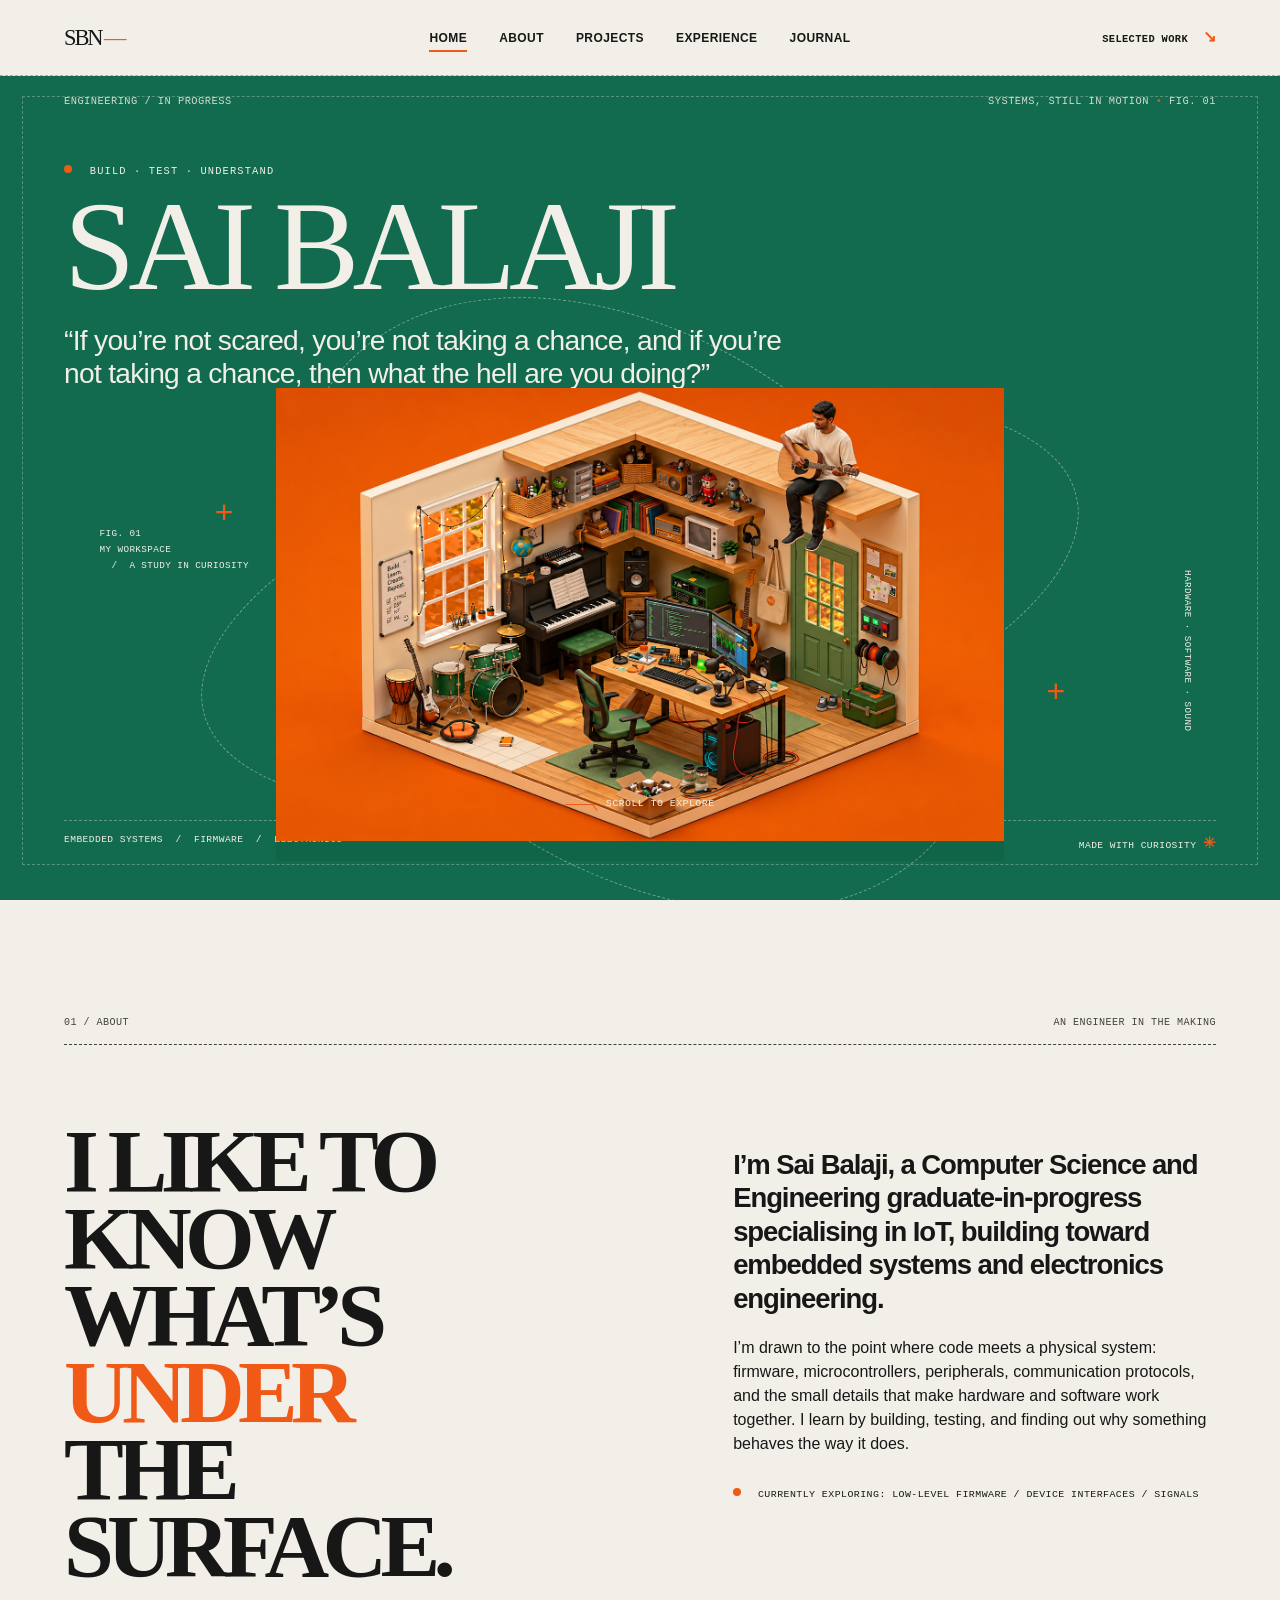
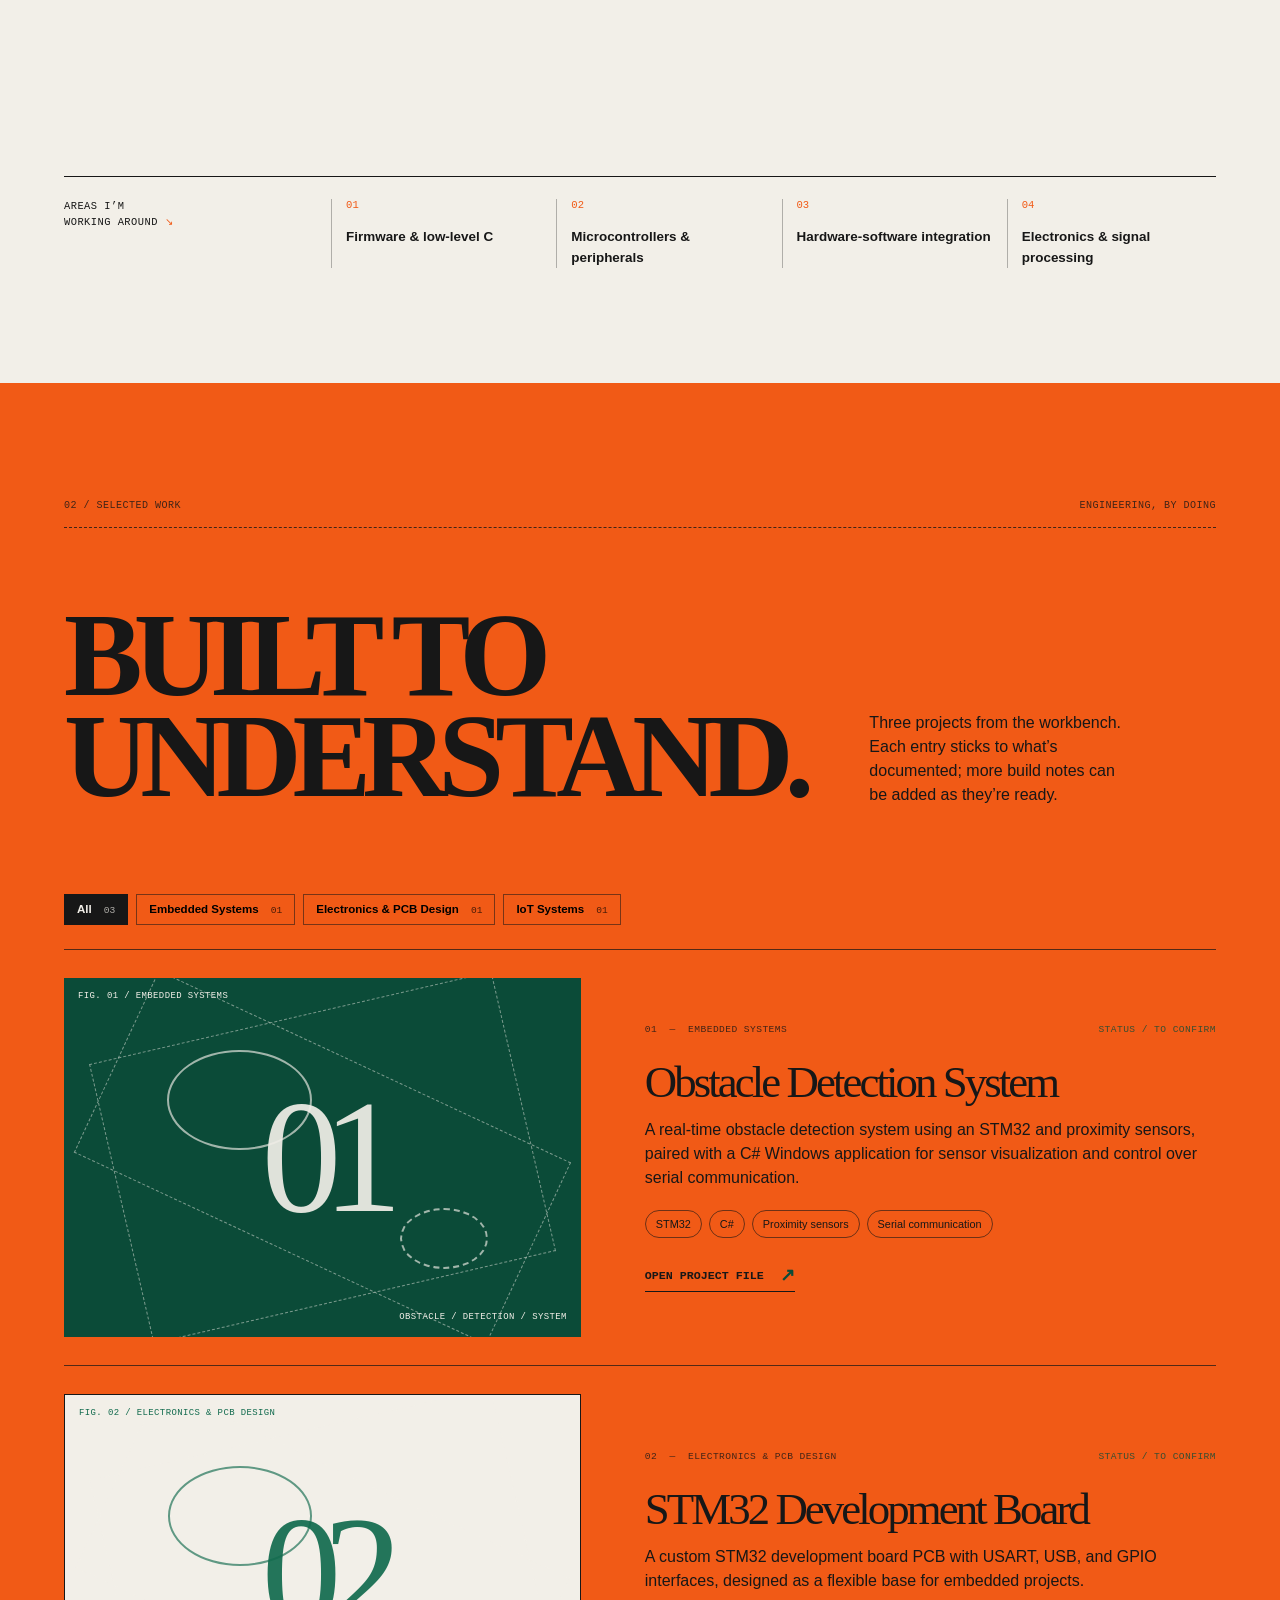
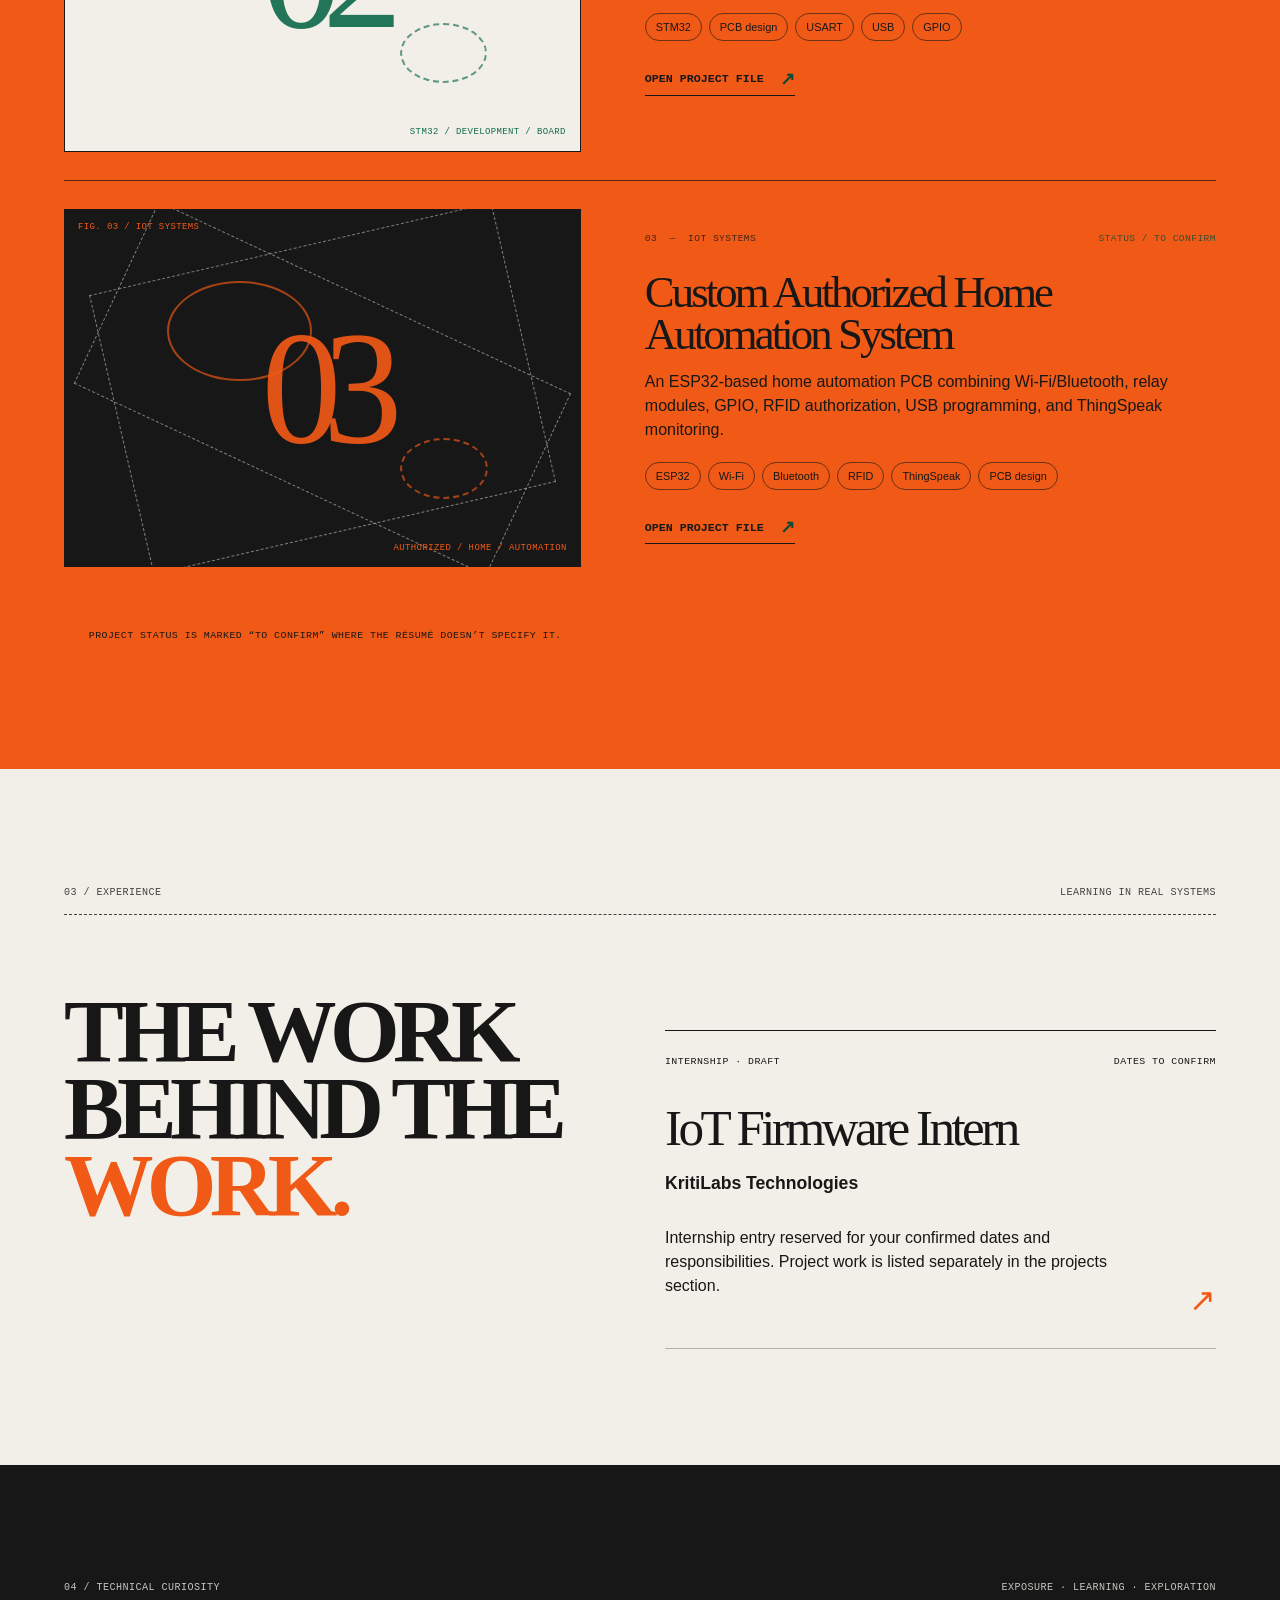
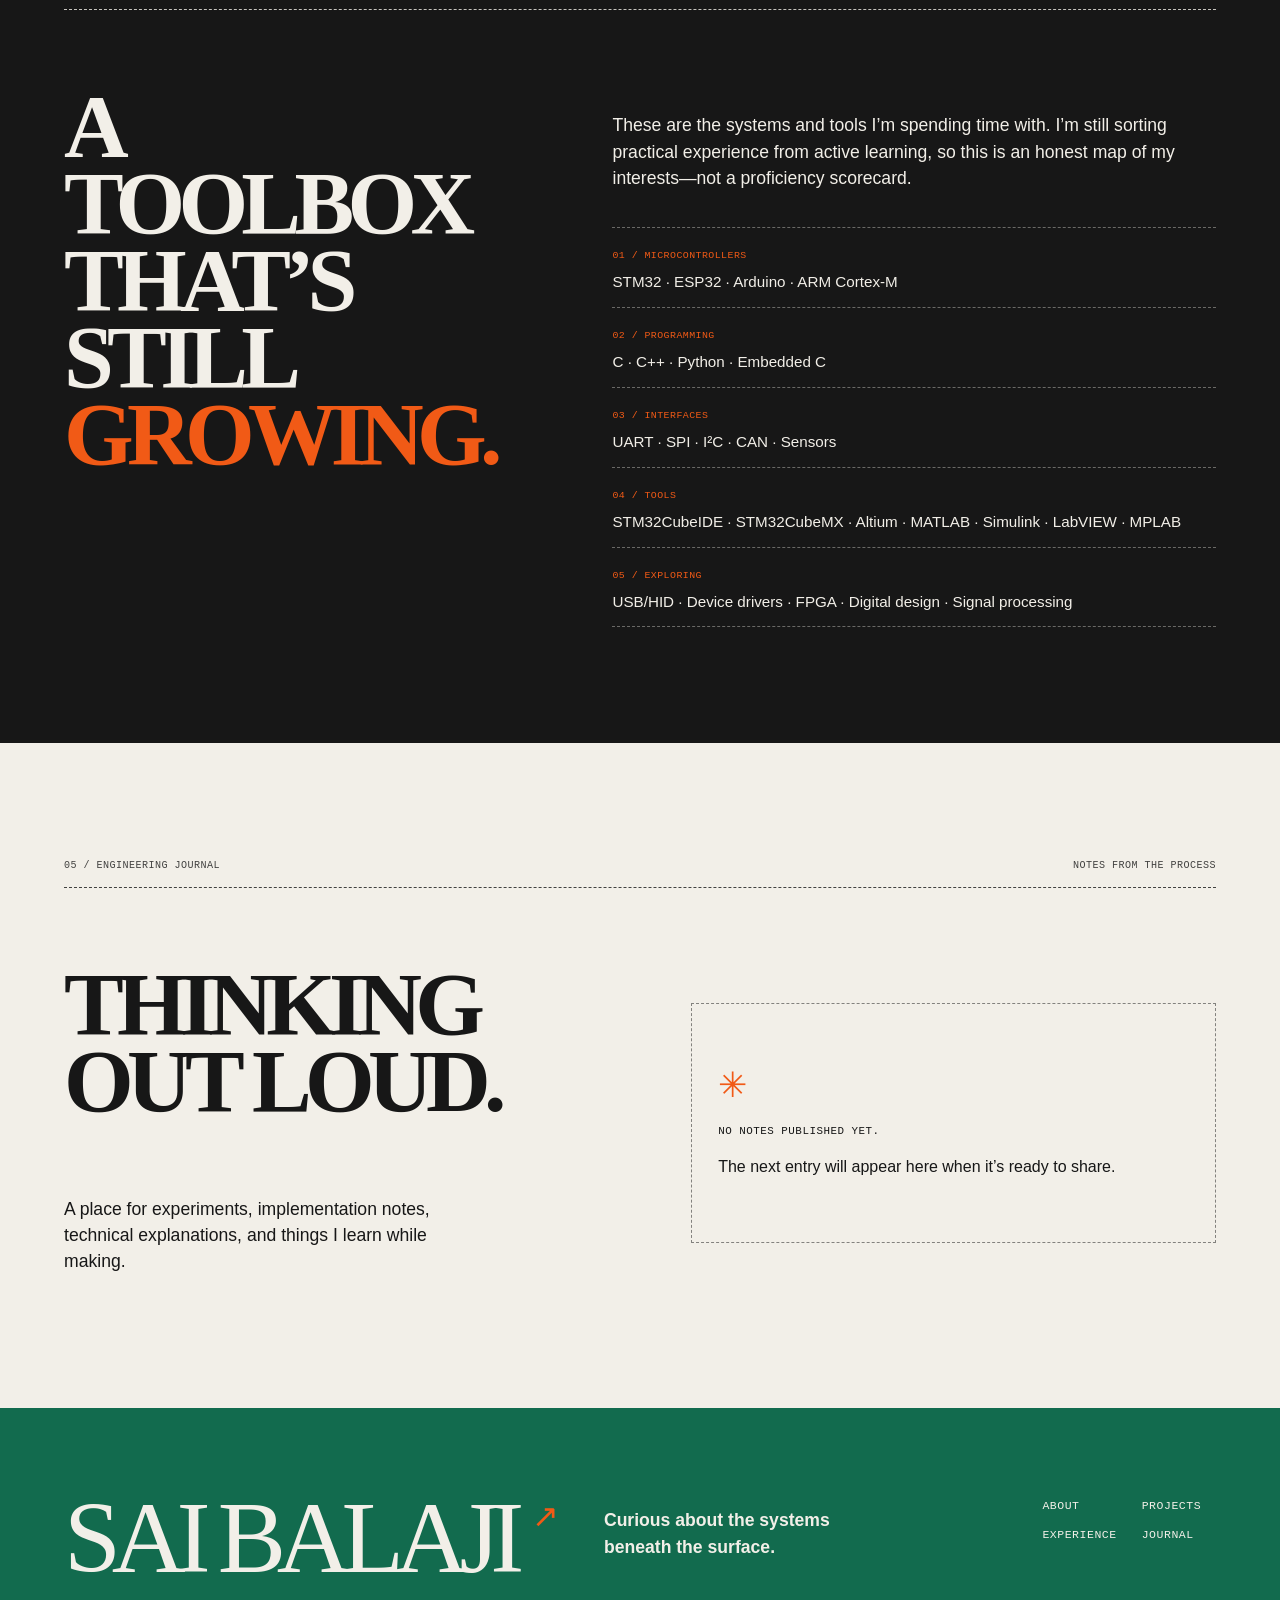
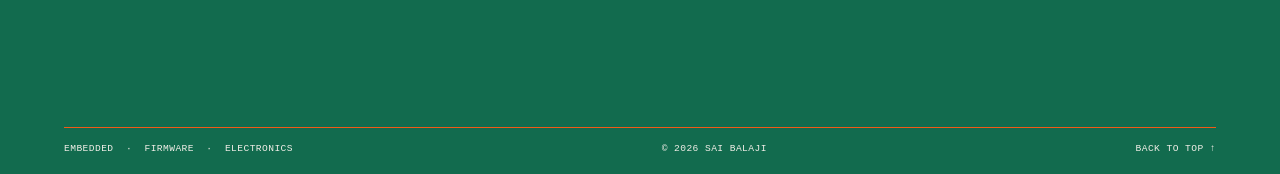
==== public/index.html @ e5a2d2e7 "Harden portfolio and add private editor" ====
<!doctype html>
<html lang="en">
  <head>
    <meta charset="utf-8" />
    <meta name="viewport" content="width=device-width, initial-scale=1" />
    <meta name="theme-color" content="#126b4e" />
    <meta name="description" content="Sai Balaji Nagarajan — embedded systems, firmware, electronics, and engineering experiments." />
    <meta property="og:title" content="Sai Balaji Nagarajan — Embedded Systems & Firmware" />
    <meta property="og:description" content="An engineer learning by building across firmware, electronics, and hardware-software systems." />
    <meta property="og:image" content="assets/workspace.png" />
    <title>Sai Balaji Nagarajan — Embedded Systems & Firmware</title>
    <link rel="icon" href="assets/favicon.svg" type="image/svg+xml" />
    <link rel="stylesheet" href="styles.css" />
    <script type="module" src="js/main.js"></script>
  </head>
  <body>
    <a class="skip-link" href="#main">Skip to content</a>
    <header class="site-header">
      <a class="wordmark" href="#home" aria-label="Sai Balaji Nagarajan, home">SBN<span>—</span></a>
      <button class="menu-toggle" type="button" aria-expanded="false" aria-controls="site-nav" aria-label="Open navigation"><span></span><span></span></button>
      <nav class="site-nav" id="site-nav" aria-label="Main navigation">
        <a href="#home" data-nav>HOME</a>
        <a href="#about" data-nav>ABOUT</a>
        <a href="#projects" data-nav>PROJECTS</a>
        <a href="#experience" data-nav>EXPERIENCE</a>
        <a href="#journal" data-nav>JOURNAL</a>
      </nav>
      <a class="header-note" href="#projects">SELECTED WORK <span>↘</span></a>
    </header>

    <main id="main">
      <section class="hero section-green" id="home" aria-labelledby="hero-title">
        <div class="hero-meta mono"><span>ENGINEERING / IN PROGRESS</span><span>SYSTEMS, STILL IN MOTION <i aria-hidden="true">•</i> FIG. 01</span></div>
        <div class="hero-title-wrap">
          <p class="eyebrow mono"><span class="orange-dot"></span> BUILD · TEST · UNDERSTAND</p>
          <h1 id="hero-title">SAI BALAJI</h1>
          <p class="hero-quote">“If you’re not scared, you’re not taking a chance, and if you’re not taking a chance, then what the hell are you doing?”</p>
        </div>
        <div class="hero-art">
          <div class="art-crosshair crosshair-left" aria-hidden="true">+</div>
          <div class="art-crosshair crosshair-right" aria-hidden="true">+</div>
          <div class="art-index mono">FIG. 01<br />MY WORKSPACE<br />&nbsp; / &nbsp;A STUDY IN CURIOSITY</div>
          <div class="workspace-frame"><img src="assets/workspace.png" alt="Illustrated cutaway of a creative engineering workspace with computers, electronics, books, guitars, and a seated guitarist" fetchpriority="high" /></div>
          <span class="orbit orbit-one" aria-hidden="true"></span><span class="orbit orbit-two" aria-hidden="true"></span>
          <p class="art-caption mono">HARDWARE · SOFTWARE · SOUND</p>
          <a class="scroll-cue mono" href="#about"><span class="scroll-line" aria-hidden="true"></span> SCROLL TO EXPLORE</a>
        </div>
        <div class="hero-bottom mono"><span>EMBEDDED SYSTEMS&nbsp; / &nbsp;FIRMWARE&nbsp; / &nbsp;ELECTRONICS</span><span>MADE WITH CURIOSITY <b>✳</b></span></div>
      </section>

      <section class="about section-paper" id="about" aria-labelledby="about-title">
        <div class="section-kicker mono"><span>01 / ABOUT</span><span>AN ENGINEER IN THE MAKING</span></div>
        <div class="about-grid">
          <h2 id="about-title" class="display-heading">I LIKE TO KNOW<br />WHAT’S <em>UNDER</em><br />THE SURFACE.</h2>
          <div class="about-copy">
            <p class="lead">I’m Sai Balaji, a Computer Science and Engineering graduate-in-progress specialising in IoT, building toward embedded systems and electronics engineering.</p>
            <p>I’m drawn to the point where code meets a physical system: firmware, microcontrollers, peripherals, communication protocols, and the small details that make hardware and software work together. I learn by building, testing, and finding out why something behaves the way it does.</p>
            <p class="mono about-note"><span class="orange-dot"></span> CURRENTLY EXPLORING: LOW-LEVEL FIRMWARE / DEVICE INTERFACES / SIGNALS</p>
          </div>
        </div>
        <div class="interest-strip">
          <div class="interest-intro mono">AREAS I’M<br />WORKING AROUND <span>↘</span></div>
          <div class="interest-item"><span>01</span>Firmware &amp; low-level C</div>
          <div class="interest-item"><span>02</span>Microcontrollers &amp; peripherals</div>
          <div class="interest-item"><span>03</span>Hardware-software integration</div>
          <div class="interest-item"><span>04</span>Electronics &amp; signal processing</div>
        </div>
      </section>

      <section class="projects section-orange" id="projects" aria-labelledby="projects-title">
        <div class="section-kicker mono"><span>02 / SELECTED WORK</span><span>ENGINEERING, BY DOING</span></div>
        <div class="projects-heading-row"><h2 id="projects-title" class="display-heading">BUILT TO<br /><span>UNDERSTAND.</span></h2><p>Three projects from the workbench. Each entry sticks to what’s documented; more build notes can be added as they’re ready.</p></div>
        <div class="filter-row" role="group" aria-label="Filter projects by category" id="project-filters"></div>
        <div class="project-list" id="project-list" aria-live="polite"></div>
        <p class="status-note mono"><span class="orange-dot"></span> PROJECT STATUS IS MARKED “TO CONFIRM” WHERE THE RÉSUMÉ DOESN’T SPECIFY IT.</p>
      </section>

      <section class="experience section-paper" id="experience" aria-labelledby="experience-title">
        <div class="section-kicker mono"><span>03 / EXPERIENCE</span><span>LEARNING IN REAL SYSTEMS</span></div>
        <div class="experience-grid">
          <h2 id="experience-title" class="display-heading">THE WORK<br />BEHIND THE<br /><em>WORK.</em></h2>
          <article class="experience-entry">
            <div class="experience-top mono"><span>INTERNSHIP · DRAFT</span><span>DATES TO CONFIRM</span></div>
            <h3>IoT Firmware Intern</h3>
            <p class="company">KritiLabs Technologies</p>
            <p>Internship entry reserved for your confirmed dates and responsibilities. Project work is listed separately in the projects section.</p>
            <span class="entry-mark" aria-hidden="true">↗</span>
          </article>
        </div>
      </section>

      <section class="skills section-dark" aria-labelledby="skills-title">
        <div class="section-kicker mono"><span>04 / TECHNICAL CURIOSITY</span><span>EXPOSURE · LEARNING · EXPLORATION</span></div>
        <div class="skills-grid">
          <h2 id="skills-title" class="display-heading">A TOOLBOX<br />THAT’S STILL<br /><em>GROWING.</em></h2>
          <div class="skills-content">
            <p class="skills-intro">These are the systems and tools I’m spending time with. I’m still sorting practical experience from active learning, so this is an honest map of my interests—not a proficiency scorecard.</p>
            <div class="skill-lines">
              <div><span class="mono">01 / MICROCONTROLLERS</span><p>STM32 · ESP32 · Arduino · ARM Cortex-M</p></div>
              <div><span class="mono">02 / PROGRAMMING</span><p>C · C++ · Python · Embedded C</p></div>
              <div><span class="mono">03 / INTERFACES</span><p>UART · SPI · I²C · CAN · Sensors</p></div>
              <div><span class="mono">04 / TOOLS</span><p>STM32CubeIDE · STM32CubeMX · Altium · MATLAB · Simulink · LabVIEW · MPLAB</p></div>
              <div><span class="mono">05 / EXPLORING</span><p>USB/HID · Device drivers · FPGA · Digital design · Signal processing</p></div>
            </div>
          </div>
        </div>
      </section>

      <section class="journal section-paper" id="journal" aria-labelledby="journal-title">
        <div class="section-kicker mono"><span>05 / ENGINEERING JOURNAL</span><span>NOTES FROM THE PROCESS</span></div>
        <div class="journal-grid">
          <div><h2 id="journal-title" class="display-heading">THINKING<br />OUT LOUD.</h2><p class="journal-intro">A place for experiments, implementation notes, technical explanations, and things I learn while making.</p></div>
          <div class="journal-empty"><span class="journal-symbol" aria-hidden="true">✳</span><p class="mono">NO NOTES PUBLISHED YET.</p><p>The next entry will appear here when it’s ready to share.</p></div>
        </div>
      </section>
    </main>

    <footer class="site-footer section-green">
      <div class="footer-top"><a class="footer-name" href="#home">SAI BALAJI<span>↗</span></a><p class="footer-statement">Curious about the systems<br />beneath the surface.</p><nav class="footer-nav mono" aria-label="Footer navigation"><a href="#about">ABOUT</a><a href="#projects">PROJECTS</a><a href="#experience">EXPERIENCE</a><a href="#journal">JOURNAL</a></nav></div>
      <div class="footer-bottom mono"><span>EMBEDDED&nbsp; · &nbsp;FIRMWARE&nbsp; · &nbsp;ELECTRONICS</span><span>© <span id="year"></span> SAI BALAJI</span><a href="#home">BACK TO TOP ↑</a></div>
    </footer>
  </body>
</html>
---- public/styles.css ----
@font-face{font-family:"Bodoni Moda";src:url("/assets/fonts/bodoni-moda-regular.ttf") format("truetype");font-style:normal;font-weight:400;font-display:swap}

:root{--green:#126b4e;--green-dark:#0b4b38;--orange:#f15a16;--paper:#f2efe8;--ink:#171717;--white:#fff;--mono:ui-monospace,SFMono-Regular,Consolas,monospace;--sans:"Segoe UI",Arial,sans-serif;--display:"Bodoni Moda","Bodoni MT",Didot,"Times New Roman",serif;--header-h:76px;--gutter:clamp(20px,5vw,76px)}
*{box-sizing:border-box}html{scroll-behavior:smooth;scroll-padding-top:var(--header-h)}body{margin:0;background:var(--paper);color:var(--ink);font-family:var(--sans);font-size:16px;line-height:1.5}a{color:inherit;text-decoration:none}button{font:inherit}img{display:block;max-width:100%}::selection{background:var(--orange);color:var(--ink)}.mono{font-family:var(--mono);font-size:.72rem;letter-spacing:.045em;line-height:1.5}.skip-link{position:fixed;z-index:1000;left:1rem;top:-5rem;padding:.7rem 1rem;background:var(--orange);color:var(--ink)}.skip-link:focus{top:1rem}.site-header{height:var(--header-h);position:sticky;top:0;z-index:50;display:grid;grid-template-columns:1fr auto 1fr;align-items:center;padding:0 var(--gutter);background:var(--paper);border-bottom:1px dashed rgba(23,23,23,.32)}.wordmark{font-family:var(--display);font-size:1.4rem;letter-spacing:-.09em}.wordmark span{color:var(--orange);margin-left:.15rem}.site-nav{display:flex;gap:clamp(16px,2.5vw,38px);align-items:center}.site-nav a,.header-note{font-size:.75rem;font-weight:700;letter-spacing:.035em}.site-nav a{position:relative;padding:.6rem 0}.site-nav a::after{content:"";position:absolute;left:0;bottom:.25rem;width:100%;height:2px;background:var(--orange);transform:scaleX(0);transform-origin:left;transition:transform .2s}.site-nav a:hover::after,.site-nav a[aria-current=location]::after{transform:scaleX(1)}.header-note{justify-self:end;font-family:var(--mono);font-size:.65rem}.header-note span{color:var(--orange);font-size:1rem;margin-left:.5rem}.menu-toggle{display:none}.section-green{background:var(--green);color:var(--paper)}.section-dark{background:var(--ink);color:var(--paper)}.section-paper{background:var(--paper);color:var(--ink)}.section-orange{background:var(--orange);color:var(--ink)}
.hero{min-height:calc(100svh - var(--header-h));padding:18px var(--gutter) 0;position:relative;overflow:hidden;isolation:isolate}.hero::before{content:"";position:absolute;inset:20px 22px 35px;border:1px dashed rgba(242,239,232,.3);pointer-events:none;z-index:-1}.hero-meta,.hero-bottom{display:flex;justify-content:space-between;gap:1rem;font-size:.65rem}.hero-meta{opacity:.85}.hero-meta i{color:var(--orange);font-style:normal}.hero-title-wrap{position:relative;z-index:2;text-align:center;margin:clamp(35px,6vh,75px) auto 0;max-width:1100px}.eyebrow{font-size:.65rem;letter-spacing:.11em}.orange-dot{display:inline-block;width:8px;height:8px;border-radius:50%;background:var(--orange);margin-right:.65rem;vertical-align:1px}.hero h1{font-family:var(--display);font-size:clamp(3.3rem,10.5vw,9.8rem);letter-spacing:-.075em;line-height:.82;margin:.55rem 0 1rem;text-wrap:balance}.hero h1 span{color:var(--orange)}.hero-quote{max-width:740px;margin:1.4rem auto 0;font-size:clamp(1.05rem,2.2vw,1.8rem);font-weight:600;line-height:1.17;letter-spacing:-.045em;text-wrap:balance}.hero-art{height:clamp(330px,48vh,580px);max-width:1150px;margin:-.15rem auto 0;position:relative;display:grid;place-items:center}.workspace-frame{width:min(72%,730px);position:relative;z-index:2;filter:drop-shadow(0 20px 0 rgba(11,75,56,.18));transition:transform .35s ease}.workspace-frame:hover{transform:translateY(-5px) rotate(-.4deg)}.workspace-frame img{width:100%;aspect-ratio:1590/987;object-fit:contain}.orbit{position:absolute;width:min(72vw,900px);height:min(28vw,360px);border:1px dashed rgba(242,239,232,.45);border-radius:50%;transform:rotate(-14deg);z-index:0}.orbit-two{width:min(62vw,760px);height:min(42vw,520px);transform:rotate(36deg)}.art-crosshair{position:absolute;font:2rem var(--mono);color:var(--orange);z-index:3}.crosshair-left{left:13%;top:25%}.crosshair-right{right:13%;bottom:25%}.art-index{position:absolute;left:3%;top:32%;z-index:3;font-size:.58rem;line-height:1.7}.art-caption{position:absolute;right:1%;top:42%;writing-mode:vertical-rl;z-index:3;font-size:.58rem}.scroll-cue{position:absolute;left:50%;bottom:2%;transform:translateX(-50%);display:flex;align-items:center;gap:.65rem;font-size:.62rem;z-index:3;white-space:nowrap}.scroll-line{width:30px;height:1px;background:var(--orange);position:relative}.scroll-line::after{content:"";position:absolute;right:0;width:1px;height:7px;background:var(--orange);transform:rotate(-36deg);transform-origin:right}.hero-bottom{padding:12px 0 15px;border-top:1px dashed rgba(242,239,232,.35);font-size:.6rem}.hero-bottom b{color:var(--orange);font-size:.95rem}
.section-kicker{display:flex;justify-content:space-between;gap:1rem;padding-bottom:14px;border-bottom:1px dashed currentColor;opacity:.8;font-size:.63rem}.about,.projects,.experience,.skills,.journal{padding:clamp(68px,9vw,135px) var(--gutter)}.about-grid,.experience-grid,.skills-grid,.journal-grid{display:grid;grid-template-columns:1.08fr .92fr;gap:clamp(35px,8vw,125px);align-items:start}.display-heading{font-family:var(--display);font-size:clamp(3.4rem,7vw,7rem);line-height:.86;letter-spacing:-.075em;margin:clamp(42px,6vw,85px) 0}.display-heading em{color:var(--orange);font-style:normal}.about-copy{padding-top:clamp(46px,8vw,120px);max-width:560px}.about-copy p{margin:0 0 1.3rem}.about-copy .lead{font-size:clamp(1.2rem,2.15vw,1.85rem);font-weight:600;line-height:1.22;letter-spacing:-.04em}.about-note{font-size:.62rem;margin-top:2rem!important}.interest-strip{margin-top:clamp(60px,9vw,125px);padding-top:22px;border-top:1px solid var(--ink);display:grid;grid-template-columns:1.2fr repeat(4,1fr);gap:16px}.interest-intro{font-size:.65rem}.interest-intro span{color:var(--orange)}.interest-item{padding-left:14px;border-left:1px solid rgba(23,23,23,.3);font-size:.84rem;font-weight:600}.interest-item span{display:block;color:var(--orange);font: .66rem var(--mono);margin-bottom:1rem}
.projects-heading-row{display:grid;grid-template-columns:1.25fr .75fr;gap:5vw;align-items:end}.projects-heading-row .display-heading{font-size:clamp(4rem,9.2vw,9rem)}.projects-heading-row>p{max-width:380px;margin:0 0 clamp(38px,6vw,80px);font-size:1rem}.filter-row{display:flex;flex-wrap:wrap;gap:8px;margin:10px 0 24px}.filter-chip{background:transparent;border:1px solid rgba(23,23,23,.55);padding:8px 12px;cursor:pointer;font:600 .72rem var(--sans);transition:background .2s,color .2s,border-color .2s}.filter-chip span{font: .6rem var(--mono);margin-left:12px;opacity:.7}.filter-chip:hover,.filter-chip.is-active{background:var(--ink);color:var(--paper);border-color:var(--ink)}.project-row{display:grid;grid-template-columns:.95fr 1.05fr;gap:clamp(25px,5vw,70px);padding:28px 0;border-top:1px solid rgba(23,23,23,.72);align-items:center}.project-visual{min-height:clamp(230px,28vw,370px);position:relative;overflow:hidden;background:var(--green-dark);color:var(--paper);display:grid;place-items:center;isolation:isolate}.project-visual::before,.project-visual::after{content:"";position:absolute;border:1px dashed rgba(242,239,232,.48);inset:10%;transform:rotate(-13deg);z-index:-1}.project-visual::after{inset:22% 6%;transform:rotate(25deg)}.project-visual-2{background:var(--paper);color:var(--green);border:1px solid var(--ink)}.project-visual-3{background:var(--ink);color:var(--orange)}.visual-label,.visual-name{position:absolute;left:14px;top:12px;font-size:.56rem}.visual-name{left:auto;top:auto;right:14px;bottom:12px}.visual-index{font:clamp(5rem,13vw,10rem)/1 var(--display);letter-spacing:-.12em;opacity:.92}.visual-signal{position:absolute;width:28%;height:28%;border:2px solid currentColor;border-radius:50%;opacity:.65}.signal-a{left:20%;top:20%}.signal-b{right:18%;bottom:19%;width:17%;height:17%;border-style:dashed}.project-info{padding:10px 0}.project-meta{display:flex;justify-content:space-between;gap:10px;font-size:.6rem;opacity:.8}.project-status{color:var(--green-dark)}.project-info h3{font:clamp(1.8rem,3.5vw,3.5rem)/.95 var(--display);letter-spacing:-.065em;margin:24px 0 14px}.project-info>p{max-width:600px;margin:0 0 20px;font-size:1rem}.tag-list{list-style:none;padding:0;margin:0 0 24px;display:flex;flex-wrap:wrap;gap:7px}.tag-list li{border:1px solid rgba(23,23,23,.6);border-radius:99px;padding:5px 10px;font-size:.68rem}.text-link{display:inline-flex;align-items:center;gap:16px;border-bottom:1px solid currentColor;padding:0 0 5px;font:600 .73rem var(--mono);transition:gap .2s}.text-link:hover{gap:23px}.text-link span{color:var(--green-dark);font-size:1.1rem}.status-note{margin-top:34px;font-size:.62rem}
.experience-grid{grid-template-columns:.95fr 1.05fr}.experience-entry{position:relative;margin-top:clamp(55px,9vw,140px);padding:24px 0 34px;border-top:1px solid var(--ink);border-bottom:1px solid rgba(23,23,23,.3);max-width:600px}.experience-top{display:flex;justify-content:space-between;gap:1rem;font-size:.62rem}.experience-entry h3{font:clamp(2rem,4vw,3.7rem)/.95 var(--display);letter-spacing:-.07em;margin:34px 0 5px}.experience-entry .company{font-size:1.1rem;font-weight:700}.experience-entry>p:last-of-type{max-width:490px;margin-top:30px}.entry-mark{position:absolute;right:0;bottom:24px;font-size:2rem;color:var(--orange)}
.skills{padding-top:clamp(72px,9vw,130px);padding-bottom:clamp(72px,9vw,130px)}.skills-grid{grid-template-columns:.85fr 1.15fr}.skills-content{padding-top:clamp(45px,8vw,115px)}.skills-intro{max-width:590px;font-size:1.1rem;margin:0 0 36px}.skill-lines>div{padding:13px 0;border-top:1px dashed rgba(242,239,232,.38)}.skill-lines>div:last-child{border-bottom:1px dashed rgba(242,239,232,.38)}.skill-lines span{color:var(--orange);font-size:.62rem}.skill-lines p{margin:6px 0 0;font-size:.95rem}
.journal-grid{grid-template-columns:1fr 1fr}.journal-intro{max-width:420px;font-size:1.1rem}.journal-empty{min-height:240px;margin-top:clamp(50px,9vw,130px);padding:26px;border:1px dashed rgba(23,23,23,.5);display:flex;flex-direction:column;justify-content:center;align-items:flex-start}.journal-symbol{font-size:2.2rem;color:var(--orange);line-height:1}.journal-empty .mono{margin:20px 0 0;font-size:.68rem}.journal-empty p:last-child{margin-bottom:0}.journal-entry{display:flex;flex-direction:column;gap:10px;padding:20px 0;border-top:1px solid var(--ink)}.journal-entry strong{font:1.5rem var(--display)}
.site-footer{padding:clamp(48px,7vw,95px) var(--gutter) 18px}.footer-top{display:grid;grid-template-columns:1.4fr .8fr .8fr;gap:35px;align-items:start;min-height:230px}.footer-name{font:clamp(3rem,8vw,7rem)/.8 var(--display);letter-spacing:-.09em;position:relative;display:inline-block;width:max-content}.footer-name span{font:2rem var(--sans);color:var(--orange);position:absolute;right:-2.2rem;top:0}.footer-statement{font-size:1.1rem;font-weight:600;margin:10px 0}.footer-nav{display:grid;grid-template-columns:1fr 1fr;gap:12px 25px;justify-self:end}.footer-nav a:hover{text-decoration:underline;text-decoration-color:var(--orange);text-underline-offset:4px}.footer-bottom{padding-top:14px;border-top:1px solid var(--orange);display:flex;justify-content:space-between;gap:16px;font-size:.6rem}.footer-bottom a:hover{color:var(--orange)}
.project-main{min-height:70vh}.project-detail-hero{padding:18px var(--gutter) clamp(65px,10vw,145px);position:relative;overflow:hidden}.project-detail-hero .eyebrow{margin-top:clamp(52px,9vw,120px)}.project-detail-hero .display-heading{max-width:1100px;font-size:clamp(3.5rem,10vw,9.5rem);margin:24px 0 30px}.project-detail-lead{font-size:clamp(1.1rem,2vw,1.6rem);max-width:780px}.project-detail-tags{display:flex;flex-wrap:wrap;gap:8px;margin-top:28px}.project-detail-tags span{border:1px solid rgba(242,239,232,.5);padding:6px 10px}.project-facts{padding:clamp(60px,9vw,120px) var(--gutter)}.facts-grid{display:grid;grid-template-columns:repeat(2,1fr);gap:0 50px;margin:40px 0}.fact{padding:18px 0;border-bottom:1px dashed rgba(23,23,23,.4)}.fact span{font-size:.64rem;color:var(--green)}.fact p{font-size:1.15rem;font-weight:600;margin:9px 0 0}.project-detail-note{margin:35px 0;font-size:.65rem}.project-not-found{padding:clamp(100px,18vw,230px) var(--gutter)}.project-not-found .display-heading{margin:25px 0 35px}.compact-footer{padding-top:18px}.project-nav{grid-column:2}
.article-hero{padding:clamp(55px,10vw,135px) var(--gutter) clamp(60px,9vw,120px)}.article-hero .display-heading{max-width:1000px;font-size:clamp(3.2rem,9vw,8rem);margin:30px 0}.article-lead{font-size:clamp(1.1rem,2vw,1.55rem);max-width:760px}.article-layout{display:grid;grid-template-columns:minmax(160px,.45fr) minmax(0,1fr);gap:clamp(30px,7vw,100px);padding:65px var(--gutter) 90px;max-width:1250px;margin:auto}.article-toc{position:sticky;top:calc(var(--header-h) + 24px);align-self:start;display:flex;flex-direction:column;gap:10px;font-size:.82rem}.article-toc p{font-size:.62rem;color:var(--green);margin:0 0 5px}.article-toc a:hover{text-decoration:underline;text-decoration-color:var(--orange);text-underline-offset:4px}.article-body{max-width:720px;font-size:1.08rem;line-height:1.8}.article-body h2{font:clamp(1.6rem,3vw,2.5rem)/1.05 var(--display);letter-spacing:-.05em;margin:2.5em 0 .8em}.article-body p{margin:0 0 1.4em}.article-body pre{overflow:auto;background:var(--ink);color:var(--paper);padding:20px;font: .86rem/1.65 var(--mono)}.article-body figure{margin:2.4em 0}.article-body figure img{width:100%;height:auto}.article-body figcaption{font:.7rem var(--mono);margin-top:8px}.article-body ul{padding-left:1.2em}.article-table-wrap{overflow:auto;margin:2em 0}.article-body table{border-collapse:collapse;width:100%;font-size:.88rem}.article-body th,.article-body td{border-bottom:1px solid rgba(23,23,23,.3);padding:10px;text-align:left}.article-body th{font-family:var(--mono);font-size:.7rem}.article-pagination{display:flex;justify-content:space-between;gap:20px;padding:20px var(--gutter);border-top:1px solid var(--ink);font: .75rem var(--mono)}.article-pagination a:hover{color:var(--green)}.article-empty{padding:clamp(100px,18vw,230px) var(--gutter)}.article-empty .display-heading{margin:24px 0 35px}
@media(max-width:900px){:root{--header-h:68px}.site-header{grid-template-columns:1fr auto auto;gap:20px}.menu-toggle{display:flex;width:40px;height:40px;flex-direction:column;justify-content:center;gap:6px;border:0;background:none;padding:7px;cursor:pointer}.menu-toggle span{width:25px;height:2px;background:var(--ink);transition:transform .2s}.menu-toggle[aria-expanded=true] span:first-child{transform:translateY(4px) rotate(45deg)}.menu-toggle[aria-expanded=true] span:last-child{transform:translateY(-4px) rotate(-45deg)}.site-nav{display:none;position:absolute;top:var(--header-h);left:0;right:0;background:var(--paper);padding:18px var(--gutter) 26px;border-bottom:1px dashed rgba(23,23,23,.4);flex-direction:column;align-items:flex-start;gap:5px}.site-nav.is-open{display:flex}.site-nav a{font-size:1rem}.header-note{display:none}.hero-title-wrap{margin-top:6vh}.hero h1{font-size:clamp(3.6rem,12vw,7.8rem)}.hero-art{height:clamp(330px,45vh,480px)}.workspace-frame{width:min(82%,700px)}.art-index{left:0}.art-caption{right:0}.about-grid,.experience-grid,.skills-grid,.journal-grid{grid-template-columns:1fr;gap:0}.about-copy,.skills-content{padding-top:0;max-width:700px}.interest-strip{grid-template-columns:repeat(2,1fr)}.interest-intro{grid-column:span 2}.projects-heading-row{grid-template-columns:1fr .7fr;gap:15px}.experience-entry{margin-top:20px}.footer-top{grid-template-columns:1fr 1fr}.footer-name{grid-row:span 2}.footer-nav{justify-self:start;grid-column:2}.footer-statement{align-self:end}.project-nav{display:flex;position:static;background:none;padding:0;border:0;flex-direction:row;gap:18px;grid-column:auto}.project-nav a{font-size:.68rem}}
@media(max-width:620px){:root{--header-h:60px;--gutter:20px}.site-header{gap:12px}.wordmark{font-size:1.25rem}.hero{min-height:calc(100svh - var(--header-h));padding-top:14px}.hero::before{inset:14px 8px 22px}.hero-meta{font-size:.53rem}.hero-meta span:last-child{max-width:115px;text-align:right}.hero-title-wrap{margin-top:7vh}.hero h1{font-size:clamp(3.25rem,15vw,5.6rem)}.hero-quote{max-width:440px;font-size:clamp(1rem,4.6vw,1.3rem)}.hero-art{height:clamp(290px,42vh,410px);margin-top:5px}.workspace-frame{width:94%}.orbit{width:90vw;height:52vw}.orbit-two{width:75vw;height:75vw}.art-index{font-size:.48rem;top:9%;left:3%}.art-caption{font-size:.48rem;top:35%;right:2%}.crosshair-left{left:4%;top:40%}.crosshair-right{right:5%;bottom:22%}.scroll-cue{font-size:.52rem;bottom:0}.hero-bottom{font-size:.49rem}.hero-bottom span:last-child{display:none}.about,.projects,.experience,.skills,.journal{padding:62px var(--gutter)}.section-kicker{font-size:.52rem}.section-kicker span:last-child{text-align:right}.display-heading{font-size:clamp(3rem,14vw,5rem);margin:48px 0 32px}.about-copy .lead{font-size:1.28rem}.interest-strip{gap:18px 10px}.interest-item{font-size:.78rem}.projects-heading-row{grid-template-columns:1fr}.projects-heading-row .display-heading{font-size:clamp(3.6rem,16vw,6rem);margin-bottom:18px}.projects-heading-row>p{margin-bottom:25px;font-size:.9rem}.filter-chip{font-size:.65rem;padding:7px 9px}.filter-chip span{margin-left:7px}.project-row{grid-template-columns:1fr;gap:14px;padding:20px 0}.project-visual{min-height:255px}.project-info h3{font-size:2.5rem;margin:17px 0 10px}.project-info>p{font-size:.92rem}.project-meta{font-size:.52rem}.tag-list li{font-size:.62rem}.experience-entry{padding-top:18px}.experience-top{font-size:.52rem}.experience-entry h3{font-size:2.4rem}.skills-intro{font-size:1rem}.skill-lines p{font-size:.88rem}.journal-empty{margin-top:15px;min-height:190px}.footer-top{grid-template-columns:1fr 1fr;gap:28px 18px;min-height:0;padding-bottom:42px}.footer-name{font-size:clamp(2.7rem,12vw,4rem);grid-row:auto}.footer-name span{right:-1.5rem;font-size:1.4rem}.footer-statement{font-size:.9rem}.footer-nav{font-size:.6rem;gap:8px 14px}.footer-bottom{flex-wrap:wrap;font-size:.52rem}.footer-bottom span:first-child{width:100%}.project-nav a{font-size:.57rem}.project-detail-hero{padding-top:14px}.project-detail-hero .eyebrow{margin-top:70px}.project-detail-hero .display-heading{font-size:clamp(3rem,14vw,5.4rem)}.project-detail-lead{font-size:1.08rem}.facts-grid{grid-template-columns:1fr;gap:0}.project-detail-note{line-height:1.7}}
@media(max-width:620px){.article-layout{grid-template-columns:1fr;padding-top:38px;gap:35px}.article-toc{position:static}.article-hero .display-heading{font-size:clamp(2.8rem,13vw,5rem)}.article-body{font-size:1rem}.article-pagination{font-size:.6rem}}
@media(prefers-reduced-motion:reduce){html{scroll-behavior:auto}*,*::before,*::after{animation-duration:.01ms!important;animation-iteration-count:1!important;transition-duration:.01ms!important;scroll-behavior:auto!important}}

/* Refined display type and project case-study layouts */
:root{--display:"Bodoni Moda","Bodoni MT",Didot,"Times New Roman",serif}
.hero-title-wrap{max-width:1320px;margin-left:0;margin-right:auto;text-align:left}
.hero h1{font-size:clamp(4rem,10vw,10rem);font-weight:400;letter-spacing:-.055em;line-height:.88;color:var(--paper);white-space:nowrap}
.hero h1 span{color:inherit}
.hero-quote{margin-left:0;margin-right:auto;text-align:left;max-width:790px;font-weight:400;letter-spacing:-.025em}
.project-detail-hero{min-height:68vh;padding-bottom:clamp(50px,8vw,110px)}
.project-hero-copy{position:relative;z-index:2;max-width:1120px}
.project-detail-hero .display-heading{font-size:clamp(3.4rem,8vw,8rem);line-height:.88;max-width:1000px;margin:24px 0 22px;text-wrap:balance}
.project-detail-lead{font-size:clamp(1.2rem,2.5vw,2rem);font-weight:700;line-height:1.2;max-width:760px;letter-spacing:-.035em}
.project-question{max-width:720px;margin:30px 0 0;padding-left:18px;border-left:3px solid var(--orange);font-size:clamp(1rem,1.8vw,1.35rem);line-height:1.4}
.project-detail-tags{position:relative;z-index:2;margin-top:38px}
.project-detail-hero .section-kicker{position:relative;z-index:2}
.project-hero-index{position:absolute;right:3%;bottom:-.25em;font:45vw/.8 var(--display);letter-spacing:-.08em;color:rgba(242,239,232,.055);pointer-events:none}
.project-map-section,.project-record,.project-next{padding:clamp(60px,9vw,125px) var(--gutter)}
.project-map-layout{display:grid;grid-template-columns:minmax(0,1.15fr) minmax(260px,.85fr);gap:clamp(28px,6vw,85px);align-items:center;margin-top:clamp(35px,6vw,78px)}
.system-map{min-height:450px;position:relative;display:grid;place-items:center;background:var(--green);color:var(--paper);overflow:hidden;isolation:isolate}
.system-map::before{content:"";position:absolute;inset:14px;border:1px dashed rgba(242,239,232,.4);z-index:-1}
.map-lines{position:absolute;inset:18%;background:linear-gradient(90deg,transparent calc(50% - .5px),rgba(242,239,232,.36) 50%,transparent calc(50% + .5px)),linear-gradient(0deg,transparent calc(50% - .5px),rgba(242,239,232,.36) 50%,transparent calc(50% + .5px));opacity:.75;z-index:-1}
.map-center{width:150px;height:130px;display:flex;flex-direction:column;justify-content:center;align-items:center;background:var(--orange);color:var(--ink);text-align:center;position:relative;z-index:1;box-shadow:8px 8px 0 var(--green-dark)}
.map-center span{font-size:.55rem}.map-center strong{font:2rem var(--display);line-height:1;margin-top:8px}
.map-node{position:absolute;width:min(38%,205px);min-height:70px;padding:11px 13px;background:var(--paper);color:var(--ink);display:flex;flex-direction:column;justify-content:center;gap:5px;border:1px solid var(--ink);z-index:2}
.map-node span{color:var(--green);font-size:.56rem}.map-node strong{font: .82rem/1.15 var(--mono);text-transform:uppercase}
.map-node-1{top:9%;left:8%}.map-node-2{top:9%;right:8%}.map-node-3{bottom:9%;left:8%}.map-node-4{bottom:9%;right:8%}
.map-cross{position:absolute;color:var(--orange);font:1.6rem var(--mono)}.map-cross-one{left:50%;top:4%}.map-cross-two{left:50%;bottom:3%}
.map-reading{max-width:520px}.map-reading>.mono{color:var(--green);font-size:.64rem}.map-reading h2{font:clamp(2.2rem,4vw,4rem)/.9 var(--display);letter-spacing:-.04em;margin:22px 0}.map-reading>p:not(.mono){font-size:1.08rem;line-height:1.65}.map-caveat{padding-top:18px;border-top:1px dashed rgba(23,23,23,.4);font-size:.61rem;line-height:1.8}
.project-record .record-heading{display:grid;grid-template-columns:1fr 1fr;gap:30px;align-items:end}.project-record .display-heading{font-size:clamp(4rem,8vw,8rem);margin:clamp(42px,6vw,80px) 0 38px}.project-record .display-heading em{color:var(--orange)}.record-intro{max-width:460px;margin:0 0 42px;font-size:1.12rem}.record-grid{display:grid;grid-template-columns:repeat(2,minmax(0,1fr));border-top:1px dashed rgba(242,239,232,.4)}.record-item{min-height:150px;padding:20px 22px 22px 0;border-bottom:1px dashed rgba(242,239,232,.4)}.record-item:nth-child(odd){border-right:1px dashed rgba(242,239,232,.4)}.record-item:nth-child(even){padding-left:22px}.record-item span{color:var(--orange);font-size:.62rem}.record-item p{max-width:420px;margin:15px 0 0;font-size:clamp(1.2rem,2.2vw,1.8rem);font-weight:700;line-height:1.2}.record-footer{display:flex;justify-content:space-between;gap:15px;padding-top:15px;font-size:.6rem;color:rgba(242,239,232,.7)}
.project-next .next-grid{display:grid;grid-template-columns:.8fr 1.2fr;gap:clamp(28px,8vw,120px);align-items:start}.project-next .display-heading{font-size:clamp(4rem,8vw,8rem);margin:clamp(42px,6vw,80px) 0}.project-next .next-intro{font-size:clamp(1.1rem,2vw,1.55rem);line-height:1.3;font-weight:600;margin:clamp(42px,6vw,80px) 0 30px;max-width:680px}.question-list{list-style:none;margin:0;padding:0;border-top:1px solid rgba(23,23,23,.6)}.question-list li{display:grid;grid-template-columns:48px 1fr;gap:12px;padding:17px 0;border-bottom:1px solid rgba(23,23,23,.5)}.question-list li>span{font-size:.62rem}.question-list li p{margin:0;font-size:1rem;font-weight:600}.project-pagination{min-height:85px;display:flex;align-items:center;justify-content:space-between;gap:20px;padding:18px var(--gutter);border-top:1px solid rgba(23,23,23,.3)}.project-pagination a{font:.7rem var(--mono)}.project-pagination a:hover{color:var(--green)}.project-pagination .all-projects-link{padding:8px 11px;background:var(--ink);color:var(--paper)}
@media(max-width:900px){.hero h1{font-size:clamp(3.8rem,11vw,7.5rem)}.project-map-layout{grid-template-columns:1fr}.system-map{min-height:420px}.map-reading{max-width:740px}.project-detail-hero{min-height:0}.project-hero-index{font-size:52vw}}
@media(max-width:620px){.hero-title-wrap{margin-top:7vh}.hero h1{font-size:clamp(3rem,12.5vw,4.8rem);letter-spacing:-.04em;white-space:normal}.hero-quote{font-size:clamp(1.05rem,4.4vw,1.3rem)}.project-detail-hero .display-heading{font-size:clamp(3rem,13vw,5.4rem)}.project-hero-index{font-size:65vw;bottom:0}.project-detail-tags{gap:6px}.project-detail-tags span{font-size:.57rem;padding:5px 7px}.project-map-section,.project-record,.project-next{padding:62px var(--gutter)}.system-map{min-height:390px}.map-node{width:42%;min-height:62px;padding:9px}.map-node strong{font-size:.68rem}.map-node-1{left:7%}.map-node-2{right:7%}.map-node-3{left:7%}.map-node-4{right:7%}.map-center{width:125px;height:112px}.map-center strong{font-size:1.7rem}.project-record .record-heading,.project-next .next-grid{grid-template-columns:1fr;gap:0}.project-record .display-heading,.project-next .display-heading{font-size:clamp(3.6rem,15vw,5.8rem);margin:45px 0 20px}.record-intro,.project-next .next-intro{margin:0 0 30px;font-size:1rem}.record-grid{grid-template-columns:1fr}.record-item{min-height:0;padding:17px 0!important;border-right:0!important}.record-item p{font-size:1.2rem}.record-footer{font-size:.52rem}.question-list li{grid-template-columns:35px 1fr}.question-list li p{font-size:.9rem}.project-pagination{flex-wrap:wrap;justify-content:center}.project-pagination a{font-size:.58rem}.project-pagination .all-projects-link{order:-1;width:100%;text-align:center}}

.project-files{padding:clamp(55px,8vw,105px) var(--gutter)}
.project-files-list{max-width:1000px;margin:26px auto 0}
.project-file-link{display:grid;grid-template-columns:170px 1fr 28px;gap:18px;align-items:center;padding:18px 0;border-bottom:1px solid rgba(23,23,23,.35)}
.project-file-link:first-child{border-top:1px solid rgba(23,23,23,.35)}
.project-file-link .mono{font-size:.6rem;color:var(--green)}
.project-file-link strong{font:clamp(1.2rem,2.2vw,1.8rem) var(--display);font-weight:400}
.project-file-link>span:last-child{color:var(--orange);font-size:1.4rem;transition:transform .2s}
.project-file-link:hover>span:last-child{transform:translate(3px,-3px)}
@media(max-width:620px){.project-files{padding:60px var(--gutter)}.project-file-link{grid-template-columns:1fr 24px;gap:5px 12px}.project-file-link .mono{grid-column:1}.project-file-link strong{grid-column:1;font-size:1.3rem}.project-file-link>span:last-child{grid-column:2;grid-row:1 / span 2}}
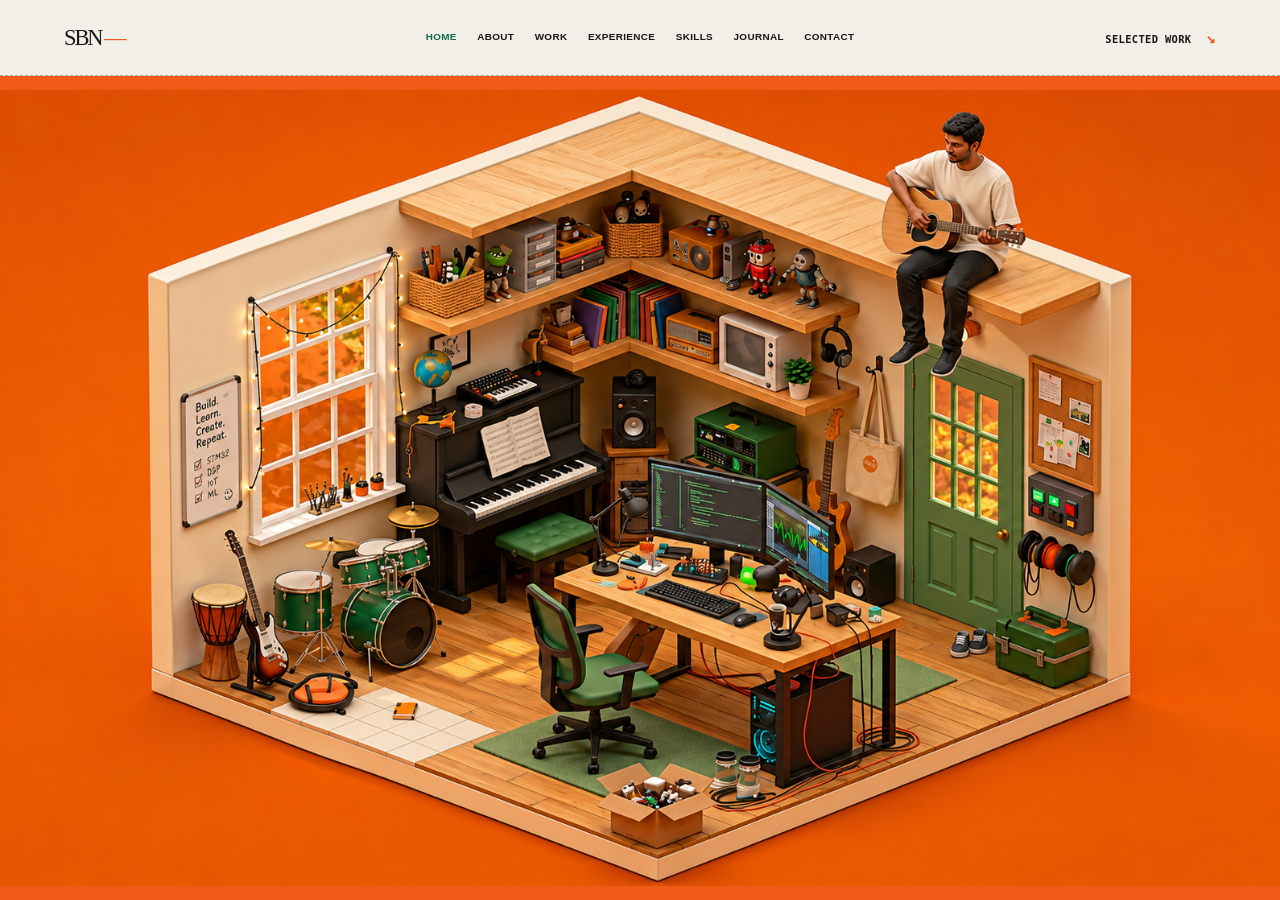
==== commit fe9adaad: "Add page navigation and journal editor" ====
--- a/public/index.html
+++ b/public/index.html
@@ -21,34 +21,21 @@
       <nav class="site-nav" id="site-nav" aria-label="Main navigation">
         <a href="#home" data-nav>HOME</a>
         <a href="#about" data-nav>ABOUT</a>
-        <a href="#projects" data-nav>PROJECTS</a>
+        <a href="#projects" data-nav>WORK</a>
         <a href="#experience" data-nav>EXPERIENCE</a>
+        <a href="#skills" data-nav>SKILLS</a>
         <a href="#journal" data-nav>JOURNAL</a>
+        <a href="#contact" data-nav>CONTACT</a>
       </nav>
       <a class="header-note" href="#projects">SELECTED WORK <span>↘</span></a>
     </header>
 
     <main id="main">
-      <section class="hero section-green" id="home" aria-labelledby="hero-title">
-        <div class="hero-meta mono"><span>ENGINEERING / IN PROGRESS</span><span>SYSTEMS, STILL IN MOTION <i aria-hidden="true">•</i> FIG. 01</span></div>
-        <div class="hero-title-wrap">
-          <p class="eyebrow mono"><span class="orange-dot"></span> BUILD · TEST · UNDERSTAND</p>
-          <h1 id="hero-title">SAI BALAJI</h1>
-          <p class="hero-quote">“If you’re not scared, you’re not taking a chance, and if you’re not taking a chance, then what the hell are you doing?”</p>
-        </div>
-        <div class="hero-art">
-          <div class="art-crosshair crosshair-left" aria-hidden="true">+</div>
-          <div class="art-crosshair crosshair-right" aria-hidden="true">+</div>
-          <div class="art-index mono">FIG. 01<br />MY WORKSPACE<br />&nbsp; / &nbsp;A STUDY IN CURIOSITY</div>
-          <div class="workspace-frame"><img src="assets/workspace.png" alt="Illustrated cutaway of a creative engineering workspace with computers, electronics, books, guitars, and a seated guitarist" fetchpriority="high" /></div>
-          <span class="orbit orbit-one" aria-hidden="true"></span><span class="orbit orbit-two" aria-hidden="true"></span>
-          <p class="art-caption mono">HARDWARE · SOFTWARE · SOUND</p>
-          <a class="scroll-cue mono" href="#about"><span class="scroll-line" aria-hidden="true"></span> SCROLL TO EXPLORE</a>
-        </div>
-        <div class="hero-bottom mono"><span>EMBEDDED SYSTEMS&nbsp; / &nbsp;FIRMWARE&nbsp; / &nbsp;ELECTRONICS</span><span>MADE WITH CURIOSITY <b>✳</b></span></div>
+      <section class="hero home-page" id="home" data-page aria-label="Workspace">
+        <img class="home-workspace-image" src="assets/workspace.png" alt="Isometric 3D illustration of Sai’s engineering and music workspace, with electronics, computers, instruments, and a guitarist" fetchpriority="high" />
       </section>
 
-      <section class="about section-paper" id="about" aria-labelledby="about-title">
+      <section class="about section-paper page-section" id="about" data-page hidden aria-labelledby="about-title">
         <div class="section-kicker mono"><span>01 / ABOUT</span><span>AN ENGINEER IN THE MAKING</span></div>
         <div class="about-grid">
           <h2 id="about-title" class="display-heading">I LIKE TO KNOW<br />WHAT’S <em>UNDER</em><br />THE SURFACE.</h2>
@@ -58,6 +45,7 @@
             <p class="mono about-note"><span class="orange-dot"></span> CURRENTLY EXPLORING: LOW-LEVEL FIRMWARE / DEVICE INTERFACES / SIGNALS</p>
           </div>
         </div>
+        <blockquote class="about-quote">“If you’re not scared, you’re not taking a chance, and if you’re not taking a chance, then what the hell are you doing?”</blockquote>
         <div class="interest-strip">
           <div class="interest-intro mono">AREAS I’M<br />WORKING AROUND <span>↘</span></div>
           <div class="interest-item"><span>01</span>Firmware &amp; low-level C</div>
@@ -67,7 +55,7 @@
         </div>
       </section>
 
-      <section class="projects section-orange" id="projects" aria-labelledby="projects-title">
+      <section class="projects section-orange page-section" id="projects" data-page hidden aria-labelledby="projects-title">
         <div class="section-kicker mono"><span>02 / SELECTED WORK</span><span>ENGINEERING, BY DOING</span></div>
         <div class="projects-heading-row"><h2 id="projects-title" class="display-heading">BUILT TO<br /><span>UNDERSTAND.</span></h2><p>Three projects from the workbench. Each entry sticks to what’s documented; more build notes can be added as they’re ready.</p></div>
         <div class="filter-row" role="group" aria-label="Filter projects by category" id="project-filters"></div>
@@ -75,7 +63,7 @@
         <p class="status-note mono"><span class="orange-dot"></span> PROJECT STATUS IS MARKED “TO CONFIRM” WHERE THE RÉSUMÉ DOESN’T SPECIFY IT.</p>
       </section>
 
-      <section class="experience section-paper" id="experience" aria-labelledby="experience-title">
+      <section class="experience section-paper page-section" id="experience" data-page hidden aria-labelledby="experience-title">
         <div class="section-kicker mono"><span>03 / EXPERIENCE</span><span>LEARNING IN REAL SYSTEMS</span></div>
         <div class="experience-grid">
           <h2 id="experience-title" class="display-heading">THE WORK<br />BEHIND THE<br /><em>WORK.</em></h2>
@@ -89,7 +77,7 @@
         </div>
       </section>
 
-      <section class="skills section-dark" aria-labelledby="skills-title">
+      <section class="skills section-dark page-section" id="skills" data-page hidden aria-labelledby="skills-title">
         <div class="section-kicker mono"><span>04 / TECHNICAL CURIOSITY</span><span>EXPOSURE · LEARNING · EXPLORATION</span></div>
         <div class="skills-grid">
           <h2 id="skills-title" class="display-heading">A TOOLBOX<br />THAT’S STILL<br /><em>GROWING.</em></h2>
@@ -106,18 +94,25 @@
         </div>
       </section>
 
-      <section class="journal section-paper" id="journal" aria-labelledby="journal-title">
+      <section class="journal section-paper page-section" id="journal" data-page hidden aria-labelledby="journal-title">
         <div class="section-kicker mono"><span>05 / ENGINEERING JOURNAL</span><span>NOTES FROM THE PROCESS</span></div>
         <div class="journal-grid">
           <div><h2 id="journal-title" class="display-heading">THINKING<br />OUT LOUD.</h2><p class="journal-intro">A place for experiments, implementation notes, technical explanations, and things I learn while making.</p></div>
           <div class="journal-empty"><span class="journal-symbol" aria-hidden="true">✳</span><p class="mono">NO NOTES PUBLISHED YET.</p><p>The next entry will appear here when it’s ready to share.</p></div>
         </div>
       </section>
+
+      <section class="contact-page section-green page-section" id="contact" data-page hidden aria-labelledby="contact-title">
+        <div class="section-kicker mono"><span>06 / CONTACT</span><span>THE LAST PAGE, THE NEXT CONVERSATION</span></div>
+        <div class="contact-layout">
+          <div><p class="mono contact-eyebrow">ENGINEERING · FIRMWARE · ELECTRONICS</p><h1 id="contact-title" class="contact-name">SAI BALAJI<br />NAGARAJAN<span>↗</span></h1><p class="contact-note">Curious about the systems beneath the surface. Always open to thoughtful conversations, collaborations, and interesting problems.</p></div>
+          <div class="contact-links" aria-label="Contact links">
+            <a href="mailto:saibalajinagarajan@outlook.com"><span class="mono">EMAIL</span><strong>saibalajinagarajan@outlook.com</strong><span aria-hidden="true">↗</span></a>
+            <a href="https://www.linkedin.com/in/sai-balaji-N13/" target="_blank" rel="noopener noreferrer"><span class="mono">LINKEDIN</span><strong>Connect on LinkedIn</strong><span aria-hidden="true">↗</span></a>
+          </div>
+        </div>
+        <div class="contact-bottom mono"><span>BUILD · TEST · UNDERSTAND</span><span>© <span id="year"></span> SAI BALAJI NAGARAJAN</span><a href="#home" data-nav>BACK TO THE FIRST PAGE ↑</a></div>
+      </section>
     </main>
-
-    <footer class="site-footer section-green">
-      <div class="footer-top"><a class="footer-name" href="#home">SAI BALAJI<span>↗</span></a><p class="footer-statement">Curious about the systems<br />beneath the surface.</p><nav class="footer-nav mono" aria-label="Footer navigation"><a href="#about">ABOUT</a><a href="#projects">PROJECTS</a><a href="#experience">EXPERIENCE</a><a href="#journal">JOURNAL</a></nav></div>
-      <div class="footer-bottom mono"><span>EMBEDDED&nbsp; · &nbsp;FIRMWARE&nbsp; · &nbsp;ELECTRONICS</span><span>© <span id="year"></span> SAI BALAJI</span><a href="#home">BACK TO TOP ↑</a></div>
-    </footer>
   </body>
 </html>
--- a/public/styles.css
+++ b/public/styles.css
@@ -56,3 +56,35 @@
 .project-file-link>span:last-child{color:var(--orange);font-size:1.4rem;transition:transform .2s}
 .project-file-link:hover>span:last-child{transform:translate(3px,-3px)}
 @media(max-width:620px){.project-files{padding:60px var(--gutter)}.project-file-link{grid-template-columns:1fr 24px;gap:5px 12px}.project-file-link .mono{grid-column:1}.project-file-link strong{grid-column:1;font-size:1.3rem}.project-file-link>span:last-child{grid-column:2;grid-row:1 / span 2}}
+
+/* Page-by-page portfolio navigation */
+main [data-page][hidden]{display:none!important}
+main [data-page]:not([hidden]){animation:page-in .28s ease both}
+@keyframes page-in{from{opacity:.35;transform:translateX(10px)}to{opacity:1;transform:translateX(0)}}
+.site-nav{gap:clamp(10px,1.6vw,24px)}
+.site-nav a{font-size:clamp(.62rem,.76vw,.76rem);white-space:nowrap}
+.site-nav a[aria-current="page"]{color:var(--green)}
+.home-page{height:calc(100svh - var(--header-h));min-height:420px;padding:0;background:var(--orange);display:grid;place-items:center;overflow:hidden}
+.home-workspace-image{width:100%;height:100%;object-fit:contain;object-position:center}
+.page-section{min-height:calc(100svh - var(--header-h));}
+.about-quote{max-width:980px;margin:clamp(45px,8vw,110px) auto 0;padding-left:22px;border-left:3px solid var(--orange);font:clamp(1.5rem,3.4vw,3.4rem)/1.08 var(--display);letter-spacing:-.035em}
+.contact-page{min-height:calc(100svh - var(--header-h));padding:clamp(38px,6vw,85px) var(--gutter) 20px;display:flex;flex-direction:column}
+.contact-layout{flex:1;display:grid;grid-template-columns:1.1fr .9fr;gap:clamp(32px,8vw,120px);align-items:center;padding:clamp(55px,9vw,130px) 0}
+.contact-eyebrow{color:var(--orange);font-size:.65rem}
+.contact-name{font:clamp(3.4rem,8.8vw,9rem)/.84 var(--display);font-weight:400;letter-spacing:-.085em;margin:28px 0 35px;position:relative;width:max-content;max-width:100%}
+.contact-name span{font:clamp(1.3rem,2.2vw,2rem) var(--sans);color:var(--orange);position:absolute;right:-1.7em;top:0}
+.contact-note{max-width:480px;font-size:clamp(1rem,1.6vw,1.28rem);line-height:1.5}
+.contact-links{border-top:1px dashed rgba(242,239,232,.45)}
+.contact-links>a,.contact-link-pending{display:grid;grid-template-columns:1fr auto;gap:9px 20px;padding:22px 0;border-bottom:1px dashed rgba(242,239,232,.45)}
+.contact-links .mono{font-size:.63rem;color:var(--orange)}
+.contact-links strong{font-size:clamp(.9rem,1.4vw,1.1rem);font-weight:500;overflow-wrap:anywhere}
+.contact-links>a>span:last-child{grid-column:2;grid-row:1 / span 2;align-self:center;color:var(--orange);font-size:1.6rem;transition:transform .2s}
+.contact-links>a:hover>span:last-child{transform:translate(3px,-3px)}
+.contact-link-pending>span:last-child{grid-column:1 / -1;color:rgba(242,239,232,.65);font-size:.55rem}
+.contact-bottom{display:flex;justify-content:space-between;gap:16px;border-top:1px solid var(--orange);padding:14px 0 3px;font-size:.58rem}
+.contact-bottom a:hover{color:var(--orange)}
+.article-body video{display:block;width:100%;height:auto;max-height:75vh;background:var(--ink);margin:2.4em 0}
+.article-body figure video{margin:0}
+@media(max-width:900px){.site-nav{gap:13px}.site-nav a{font-size:.62rem}.contact-layout{grid-template-columns:1fr;align-content:center;gap:30px}.contact-name{font-size:clamp(4rem,12vw,7rem)}.contact-note{margin-bottom:0}.contact-links{max-width:700px;width:100%}}
+@media(max-width:620px){.home-page{min-height:calc(100svh - var(--header-h))}.home-workspace-image{object-fit:contain}.contact-page{padding-top:30px}.contact-layout{padding:50px 0;gap:25px}.contact-name{font-size:clamp(3.3rem,15vw,5.5rem);margin:23px 0}.contact-bottom{flex-wrap:wrap;font-size:.52rem}.contact-bottom span:first-child{width:100%}.contact-links>a,.contact-link-pending{padding:17px 0}.contact-links strong{font-size:.9rem}}
+@media(prefers-reduced-motion:reduce){main [data-page]:not([hidden]){animation:none}}
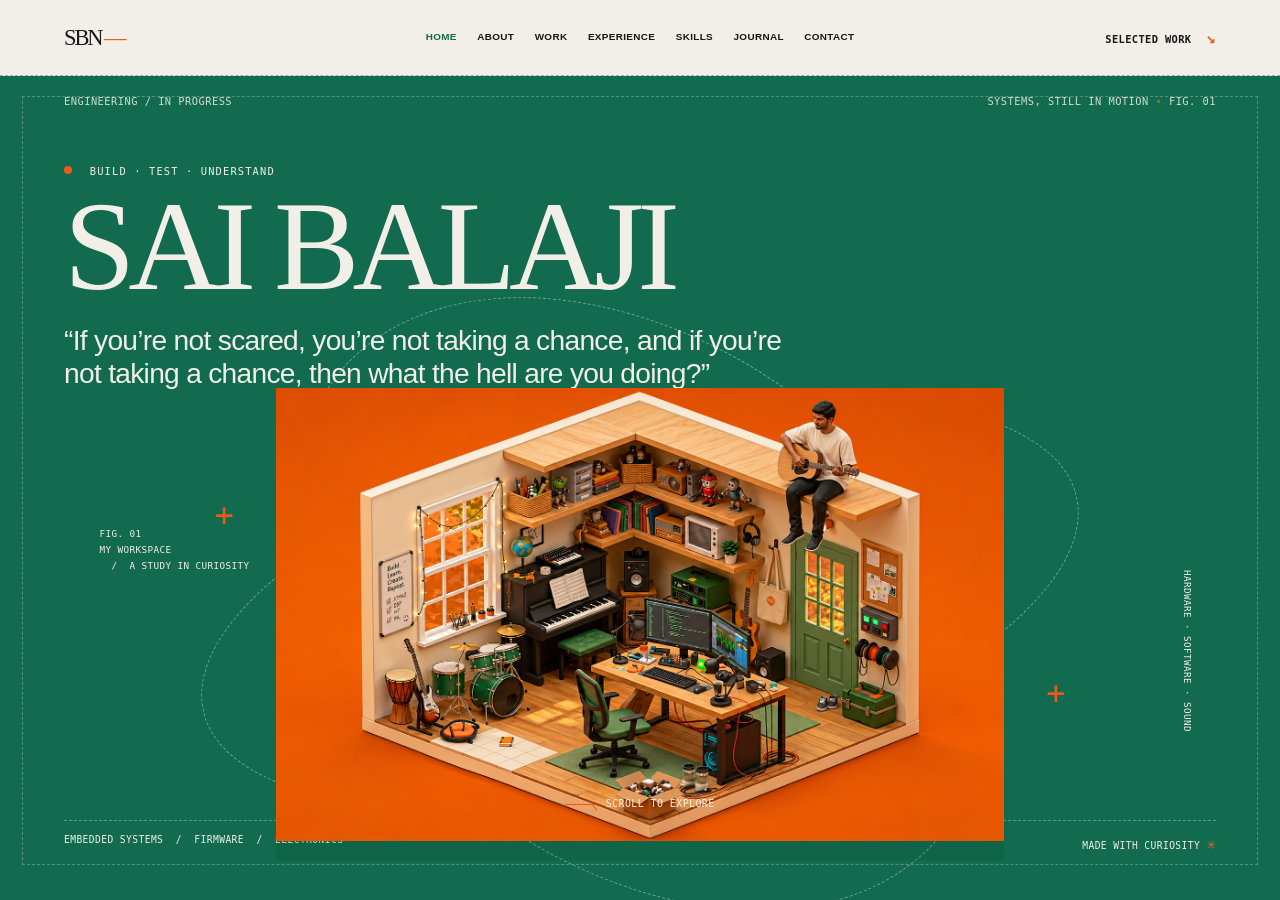
==== commit ed7fe522: "Restore full homepage and surface journal editor" ====
--- a/public/index.html
+++ b/public/index.html
@@ -31,8 +31,23 @@
     </header>
 
     <main id="main">
-      <section class="hero home-page" id="home" data-page aria-label="Workspace">
-        <img class="home-workspace-image" src="assets/workspace.png" alt="Isometric 3D illustration of Sai’s engineering and music workspace, with electronics, computers, instruments, and a guitarist" fetchpriority="high" />
+      <section class="hero section-green" id="home" data-page aria-labelledby="hero-title">
+        <div class="hero-meta mono"><span>ENGINEERING / IN PROGRESS</span><span>SYSTEMS, STILL IN MOTION <i aria-hidden="true">•</i> FIG. 01</span></div>
+        <div class="hero-title-wrap">
+          <p class="eyebrow mono"><span class="orange-dot"></span> BUILD · TEST · UNDERSTAND</p>
+          <h1 id="hero-title">SAI BALAJI</h1>
+          <p class="hero-quote">“If you’re not scared, you’re not taking a chance, and if you’re not taking a chance, then what the hell are you doing?”</p>
+        </div>
+        <div class="hero-art">
+          <div class="art-crosshair crosshair-left" aria-hidden="true">+</div>
+          <div class="art-crosshair crosshair-right" aria-hidden="true">+</div>
+          <div class="art-index mono">FIG. 01<br />MY WORKSPACE<br />&nbsp; / &nbsp;A STUDY IN CURIOSITY</div>
+          <div class="workspace-frame"><img src="assets/workspace.png" alt="Illustrated cutaway of a creative engineering workspace with computers, electronics, books, guitars, and a seated guitarist" fetchpriority="high" /></div>
+          <span class="orbit orbit-one" aria-hidden="true"></span><span class="orbit orbit-two" aria-hidden="true"></span>
+          <p class="art-caption mono">HARDWARE · SOFTWARE · SOUND</p>
+          <a class="scroll-cue mono" href="#about"><span class="scroll-line" aria-hidden="true"></span> SCROLL TO EXPLORE</a>
+        </div>
+        <div class="hero-bottom mono"><span>EMBEDDED SYSTEMS&nbsp; / &nbsp;FIRMWARE&nbsp; / &nbsp;ELECTRONICS</span><span>MADE WITH CURIOSITY <b>✳</b></span></div>
       </section>
 
       <section class="about section-paper page-section" id="about" data-page hidden aria-labelledby="about-title">
@@ -97,8 +112,8 @@
       <section class="journal section-paper page-section" id="journal" data-page hidden aria-labelledby="journal-title">
         <div class="section-kicker mono"><span>05 / ENGINEERING JOURNAL</span><span>NOTES FROM THE PROCESS</span></div>
         <div class="journal-grid">
-          <div><h2 id="journal-title" class="display-heading">THINKING<br />OUT LOUD.</h2><p class="journal-intro">A place for experiments, implementation notes, technical explanations, and things I learn while making.</p></div>
-          <div class="journal-empty"><span class="journal-symbol" aria-hidden="true">✳</span><p class="mono">NO NOTES PUBLISHED YET.</p><p>The next entry will appear here when it’s ready to share.</p></div>
+          <div><h2 id="journal-title" class="display-heading">THINKING<br />OUT LOUD.</h2><p class="journal-intro">A place for experiments, implementation notes, technical explanations, and things I learn while making.</p><a class="text-link journal-write-link" href="/admin.html">WRITE OR PUBLISH A NOTE <span aria-hidden="true">↗</span></a></div>
+          <div class="journal-empty"><span class="journal-symbol" aria-hidden="true">✳</span><p class="mono">NO NOTES PUBLISHED YET.</p><p>Your posts will appear here when you publish them.</p><a class="text-link" href="/admin.html">OPEN THE PRIVATE EDITOR <span aria-hidden="true">↗</span></a></div>
         </div>
       </section>
 
--- a/public/styles.css
+++ b/public/styles.css
@@ -64,10 +64,10 @@
 .site-nav{gap:clamp(10px,1.6vw,24px)}
 .site-nav a{font-size:clamp(.62rem,.76vw,.76rem);white-space:nowrap}
 .site-nav a[aria-current="page"]{color:var(--green)}
-.home-page{height:calc(100svh - var(--header-h));min-height:420px;padding:0;background:var(--orange);display:grid;place-items:center;overflow:hidden}
-.home-workspace-image{width:100%;height:100%;object-fit:contain;object-position:center}
 .page-section{min-height:calc(100svh - var(--header-h));}
 .about-quote{max-width:980px;margin:clamp(45px,8vw,110px) auto 0;padding-left:22px;border-left:3px solid var(--orange);font:clamp(1.5rem,3.4vw,3.4rem)/1.08 var(--display);letter-spacing:-.035em}
+.journal-write-link{margin-top:24px}
+.journal-empty .text-link{margin-top:22px}
 .contact-page{min-height:calc(100svh - var(--header-h));padding:clamp(38px,6vw,85px) var(--gutter) 20px;display:flex;flex-direction:column}
 .contact-layout{flex:1;display:grid;grid-template-columns:1.1fr .9fr;gap:clamp(32px,8vw,120px);align-items:center;padding:clamp(55px,9vw,130px) 0}
 .contact-eyebrow{color:var(--orange);font-size:.65rem}
@@ -86,5 +86,5 @@
 .article-body video{display:block;width:100%;height:auto;max-height:75vh;background:var(--ink);margin:2.4em 0}
 .article-body figure video{margin:0}
 @media(max-width:900px){.site-nav{gap:13px}.site-nav a{font-size:.62rem}.contact-layout{grid-template-columns:1fr;align-content:center;gap:30px}.contact-name{font-size:clamp(4rem,12vw,7rem)}.contact-note{margin-bottom:0}.contact-links{max-width:700px;width:100%}}
-@media(max-width:620px){.home-page{min-height:calc(100svh - var(--header-h))}.home-workspace-image{object-fit:contain}.contact-page{padding-top:30px}.contact-layout{padding:50px 0;gap:25px}.contact-name{font-size:clamp(3.3rem,15vw,5.5rem);margin:23px 0}.contact-bottom{flex-wrap:wrap;font-size:.52rem}.contact-bottom span:first-child{width:100%}.contact-links>a,.contact-link-pending{padding:17px 0}.contact-links strong{font-size:.9rem}}
+@media(max-width:620px){.contact-page{padding-top:30px}.contact-layout{padding:50px 0;gap:25px}.contact-name{font-size:clamp(3.3rem,15vw,5.5rem);margin:23px 0}.contact-bottom{flex-wrap:wrap;font-size:.52rem}.contact-bottom span:first-child{width:100%}.contact-links>a,.contact-link-pending{padding:17px 0}.contact-links strong{font-size:.9rem}}
 @media(prefers-reduced-motion:reduce){main [data-page]:not([hidden]){animation:none}}
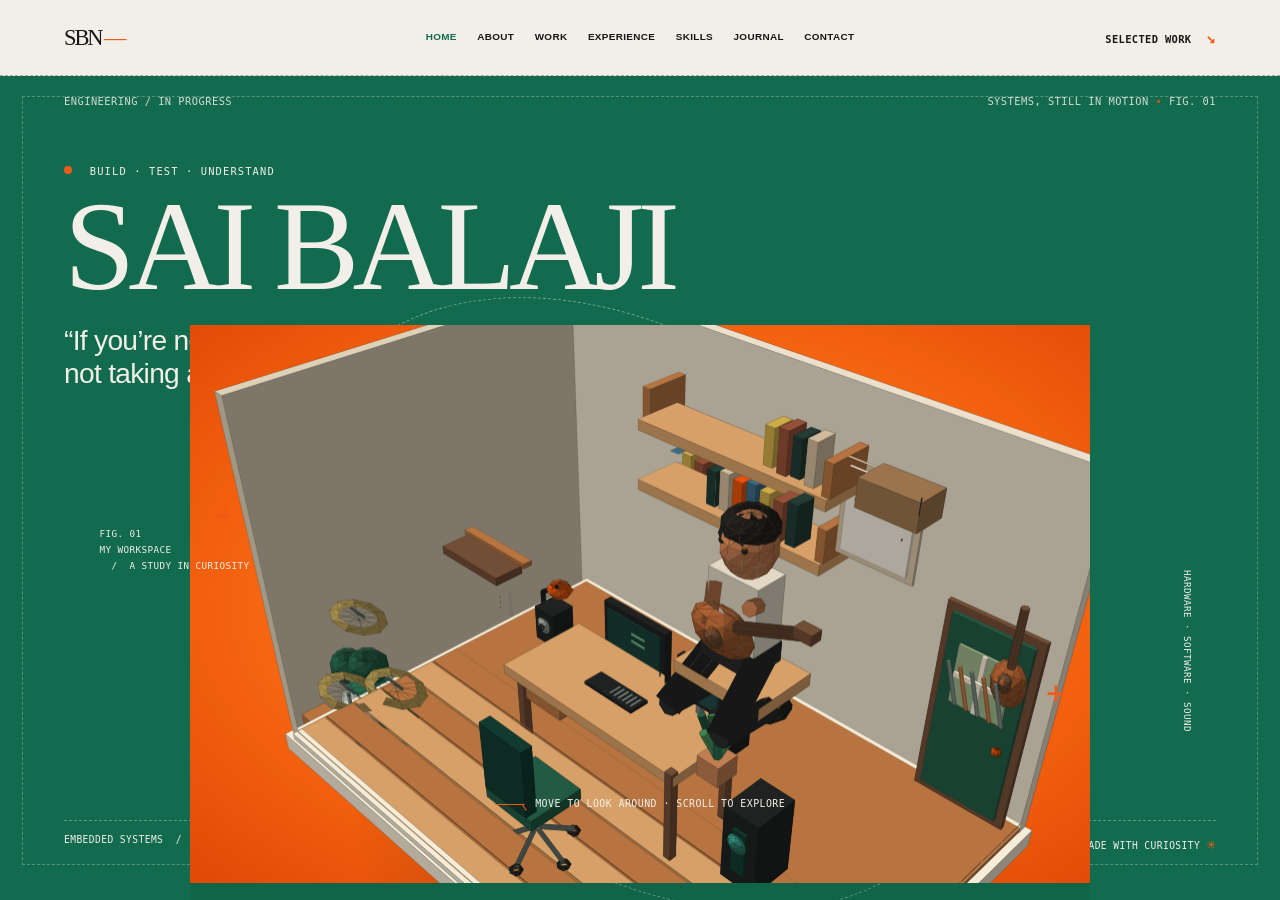
==== commit fffaa3db: "Add cursor-reactive 3D workspace scene" ====
--- a/public/index.html
+++ b/public/index.html
@@ -42,10 +42,13 @@
           <div class="art-crosshair crosshair-left" aria-hidden="true">+</div>
           <div class="art-crosshair crosshair-right" aria-hidden="true">+</div>
           <div class="art-index mono">FIG. 01<br />MY WORKSPACE<br />&nbsp; / &nbsp;A STUDY IN CURIOSITY</div>
-          <div class="workspace-frame"><img src="assets/workspace.png" alt="Illustrated cutaway of a creative engineering workspace with computers, electronics, books, guitars, and a seated guitarist" fetchpriority="high" /></div>
+          <div class="workspace-frame" id="workspace-stage" role="img" aria-label="Interactive 3D cutaway of Sai’s engineering and music workspace. Move the pointer or drag to tilt the view.">
+            <canvas id="workspace-canvas" aria-hidden="true"></canvas>
+            <img class="workspace-fallback" src="assets/workspace.png" alt="Illustrated cutaway of a creative engineering workspace with computers, electronics, books, guitars, and a seated guitarist" fetchpriority="high" />
+          </div>
           <span class="orbit orbit-one" aria-hidden="true"></span><span class="orbit orbit-two" aria-hidden="true"></span>
           <p class="art-caption mono">HARDWARE · SOFTWARE · SOUND</p>
-          <a class="scroll-cue mono" href="#about"><span class="scroll-line" aria-hidden="true"></span> SCROLL TO EXPLORE</a>
+          <a class="scroll-cue mono" href="#about"><span class="scroll-line" aria-hidden="true"></span> MOVE TO LOOK AROUND · SCROLL TO EXPLORE</a>
         </div>
         <div class="hero-bottom mono"><span>EMBEDDED SYSTEMS&nbsp; / &nbsp;FIRMWARE&nbsp; / &nbsp;ELECTRONICS</span><span>MADE WITH CURIOSITY <b>✳</b></span></div>
       </section>
@@ -129,5 +132,6 @@
         <div class="contact-bottom mono"><span>BUILD · TEST · UNDERSTAND</span><span>© <span id="year"></span> SAI BALAJI NAGARAJAN</span><a href="#home" data-nav>BACK TO THE FIRST PAGE ↑</a></div>
       </section>
     </main>
+    <script type="module" src="js/room-scene.js"></script>
   </body>
 </html>
--- a/public/styles.css
+++ b/public/styles.css
@@ -58,6 +58,11 @@
 @media(max-width:620px){.project-files{padding:60px var(--gutter)}.project-file-link{grid-template-columns:1fr 24px;gap:5px 12px}.project-file-link .mono{grid-column:1}.project-file-link strong{grid-column:1;font-size:1.3rem}.project-file-link>span:last-child{grid-column:2;grid-row:1 / span 2}}
 
 /* Page-by-page portfolio navigation */
+.workspace-frame#workspace-stage{width:min(82%,900px);aspect-ratio:1590/987;overflow:hidden;background:radial-gradient(ellipse at 52% 48%,#ff8730 0,#f56411 62%,#df4906 100%);cursor:grab;touch-action:pan-y}
+.workspace-frame#workspace-stage:active{cursor:grabbing}
+.workspace-frame#workspace-stage canvas{position:absolute;inset:0;width:100%;height:100%;display:block}
+.workspace-frame#workspace-stage img.workspace-fallback{position:absolute;inset:0;z-index:1;width:100%;height:100%;object-fit:contain;transition:opacity .35s ease}
+.workspace-frame#workspace-stage.scene-ready img.workspace-fallback{opacity:0;visibility:hidden}
 main [data-page][hidden]{display:none!important}
 main [data-page]:not([hidden]){animation:page-in .28s ease both}
 @keyframes page-in{from{opacity:.35;transform:translateX(10px)}to{opacity:1;transform:translateX(0)}}
@@ -88,3 +93,4 @@
 @media(max-width:900px){.site-nav{gap:13px}.site-nav a{font-size:.62rem}.contact-layout{grid-template-columns:1fr;align-content:center;gap:30px}.contact-name{font-size:clamp(4rem,12vw,7rem)}.contact-note{margin-bottom:0}.contact-links{max-width:700px;width:100%}}
 @media(max-width:620px){.contact-page{padding-top:30px}.contact-layout{padding:50px 0;gap:25px}.contact-name{font-size:clamp(3.3rem,15vw,5.5rem);margin:23px 0}.contact-bottom{flex-wrap:wrap;font-size:.52rem}.contact-bottom span:first-child{width:100%}.contact-links>a,.contact-link-pending{padding:17px 0}.contact-links strong{font-size:.9rem}}
 @media(prefers-reduced-motion:reduce){main [data-page]:not([hidden]){animation:none}}
+@media(max-width:620px){.workspace-frame#workspace-stage{width:96%}}
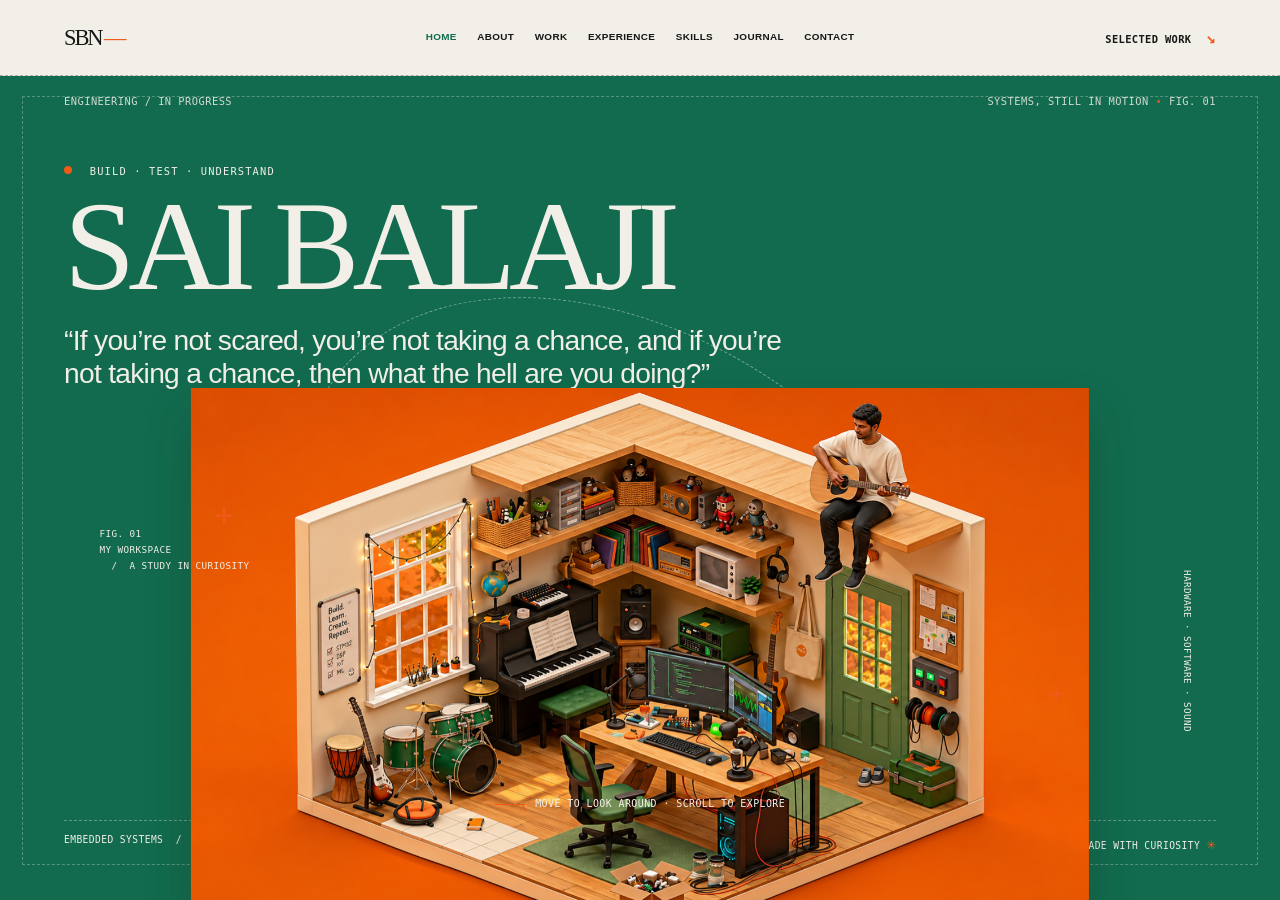
==== commit da97eb9e: "Restore soft workspace hero with cursor tilt" ====
--- a/public/index.html
+++ b/public/index.html
@@ -42,8 +42,7 @@
           <div class="art-crosshair crosshair-left" aria-hidden="true">+</div>
           <div class="art-crosshair crosshair-right" aria-hidden="true">+</div>
           <div class="art-index mono">FIG. 01<br />MY WORKSPACE<br />&nbsp; / &nbsp;A STUDY IN CURIOSITY</div>
-          <div class="workspace-frame" id="workspace-stage" role="img" aria-label="Interactive 3D cutaway of Sai’s engineering and music workspace. Move the pointer or drag to tilt the view.">
-            <canvas id="workspace-canvas" aria-hidden="true"></canvas>
+          <div class="workspace-frame" id="workspace-stage" role="img" aria-label="Soft 3D-style cutaway illustration of Sai’s engineering and music workspace. Move the pointer to tilt the view.">
             <img class="workspace-fallback" src="assets/workspace.png" alt="Illustrated cutaway of a creative engineering workspace with computers, electronics, books, guitars, and a seated guitarist" fetchpriority="high" />
           </div>
           <span class="orbit orbit-one" aria-hidden="true"></span><span class="orbit orbit-two" aria-hidden="true"></span>
@@ -132,6 +131,6 @@
         <div class="contact-bottom mono"><span>BUILD · TEST · UNDERSTAND</span><span>© <span id="year"></span> SAI BALAJI NAGARAJAN</span><a href="#home" data-nav>BACK TO THE FIRST PAGE ↑</a></div>
       </section>
     </main>
-    <script type="module" src="js/room-scene.js"></script>
+    <script type="module" src="js/workspace-motion.js"></script>
   </body>
 </html>
--- a/public/styles.css
+++ b/public/styles.css
@@ -58,11 +58,10 @@
 @media(max-width:620px){.project-files{padding:60px var(--gutter)}.project-file-link{grid-template-columns:1fr 24px;gap:5px 12px}.project-file-link .mono{grid-column:1}.project-file-link strong{grid-column:1;font-size:1.3rem}.project-file-link>span:last-child{grid-column:2;grid-row:1 / span 2}}
 
 /* Page-by-page portfolio navigation */
-.workspace-frame#workspace-stage{width:min(82%,900px);aspect-ratio:1590/987;overflow:hidden;background:radial-gradient(ellipse at 52% 48%,#ff8730 0,#f56411 62%,#df4906 100%);cursor:grab;touch-action:pan-y}
-.workspace-frame#workspace-stage:active{cursor:grabbing}
-.workspace-frame#workspace-stage canvas{position:absolute;inset:0;width:100%;height:100%;display:block}
-.workspace-frame#workspace-stage img.workspace-fallback{position:absolute;inset:0;z-index:1;width:100%;height:100%;object-fit:contain;transition:opacity .35s ease}
-.workspace-frame#workspace-stage.scene-ready img.workspace-fallback{opacity:0;visibility:hidden}
+.workspace-frame#workspace-stage{width:min(82%,900px);aspect-ratio:1590/987;overflow:visible;transform-style:preserve-3d;will-change:transform;transition:transform .55s cubic-bezier(.2,.75,.25,1);touch-action:pan-y}
+.workspace-frame#workspace-stage img.workspace-fallback{display:block;position:relative;z-index:1;width:100%;height:100%;object-fit:contain;filter:drop-shadow(0 26px 22px rgba(24,30,22,.2));transform:translateZ(20px);transition:transform .55s cubic-bezier(.2,.75,.25,1),filter .55s ease}
+.workspace-frame#workspace-stage.is-looking img.workspace-fallback{filter:drop-shadow(0 34px 26px rgba(24,30,22,.24))}
+@media(prefers-reduced-motion:reduce){.workspace-frame#workspace-stage,.workspace-frame#workspace-stage img.workspace-fallback{transition:none!important}}
 main [data-page][hidden]{display:none!important}
 main [data-page]:not([hidden]){animation:page-in .28s ease both}
 @keyframes page-in{from{opacity:.35;transform:translateX(10px)}to{opacity:1;transform:translateX(0)}}
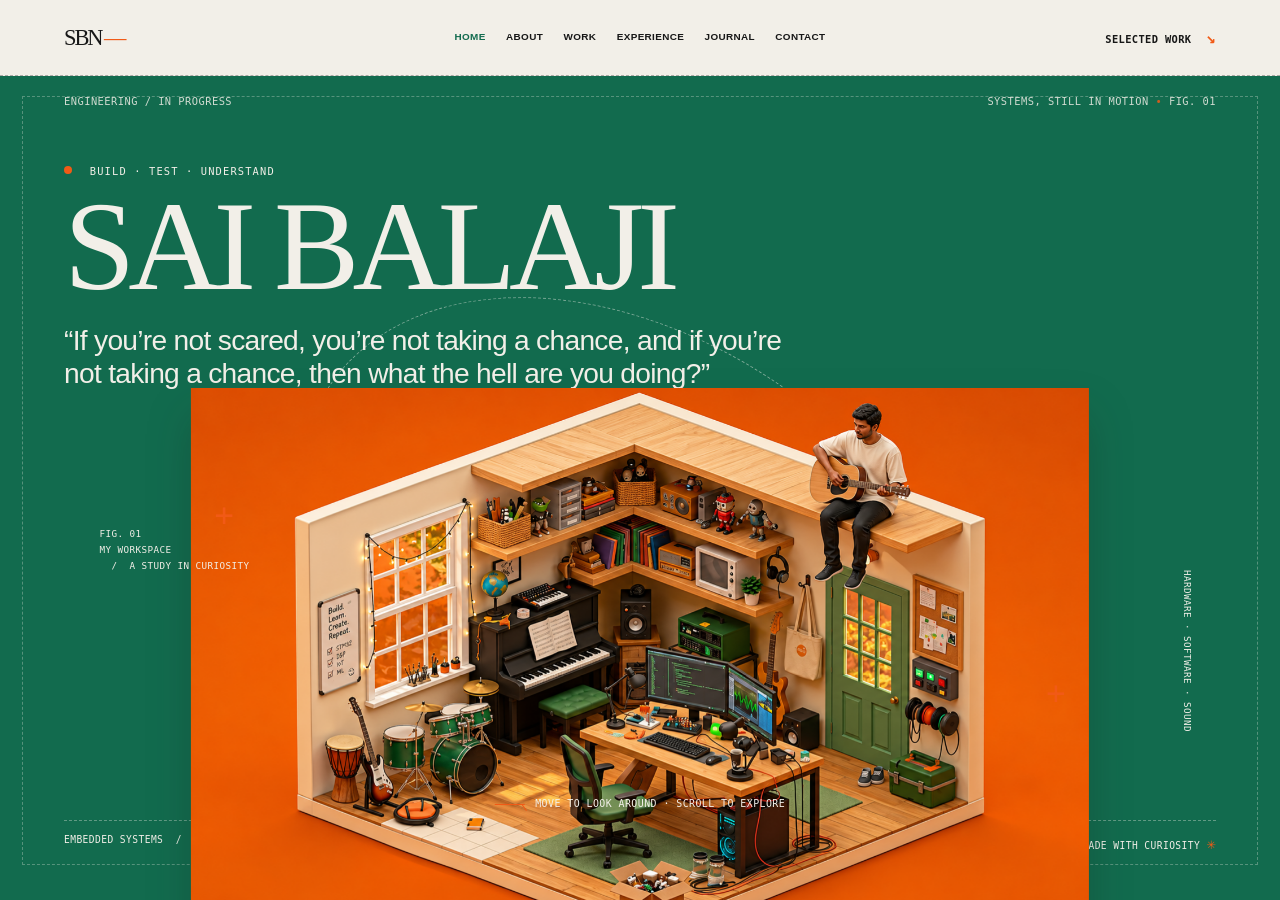
==== commit 1fed71be: "Remove skills page from portfolio" ====
--- a/public/index.html
+++ b/public/index.html
@@ -23,7 +23,6 @@
         <a href="#about" data-nav>ABOUT</a>
         <a href="#projects" data-nav>WORK</a>
         <a href="#experience" data-nav>EXPERIENCE</a>
-        <a href="#skills" data-nav>SKILLS</a>
         <a href="#journal" data-nav>JOURNAL</a>
         <a href="#contact" data-nav>CONTACT</a>
       </nav>
@@ -94,25 +93,8 @@
         </div>
       </section>
 
-      <section class="skills section-dark page-section" id="skills" data-page hidden aria-labelledby="skills-title">
-        <div class="section-kicker mono"><span>04 / TECHNICAL CURIOSITY</span><span>EXPOSURE · LEARNING · EXPLORATION</span></div>
-        <div class="skills-grid">
-          <h2 id="skills-title" class="display-heading">A TOOLBOX<br />THAT’S STILL<br /><em>GROWING.</em></h2>
-          <div class="skills-content">
-            <p class="skills-intro">These are the systems and tools I’m spending time with. I’m still sorting practical experience from active learning, so this is an honest map of my interests—not a proficiency scorecard.</p>
-            <div class="skill-lines">
-              <div><span class="mono">01 / MICROCONTROLLERS</span><p>STM32 · ESP32 · Arduino · ARM Cortex-M</p></div>
-              <div><span class="mono">02 / PROGRAMMING</span><p>C · C++ · Python · Embedded C</p></div>
-              <div><span class="mono">03 / INTERFACES</span><p>UART · SPI · I²C · CAN · Sensors</p></div>
-              <div><span class="mono">04 / TOOLS</span><p>STM32CubeIDE · STM32CubeMX · Altium · MATLAB · Simulink · LabVIEW · MPLAB</p></div>
-              <div><span class="mono">05 / EXPLORING</span><p>USB/HID · Device drivers · FPGA · Digital design · Signal processing</p></div>
-            </div>
-          </div>
-        </div>
-      </section>
-
       <section class="journal section-paper page-section" id="journal" data-page hidden aria-labelledby="journal-title">
-        <div class="section-kicker mono"><span>05 / ENGINEERING JOURNAL</span><span>NOTES FROM THE PROCESS</span></div>
+        <div class="section-kicker mono"><span>04 / ENGINEERING JOURNAL</span><span>NOTES FROM THE PROCESS</span></div>
         <div class="journal-grid">
           <div><h2 id="journal-title" class="display-heading">THINKING<br />OUT LOUD.</h2><p class="journal-intro">A place for experiments, implementation notes, technical explanations, and things I learn while making.</p><a class="text-link journal-write-link" href="/admin.html">WRITE OR PUBLISH A NOTE <span aria-hidden="true">↗</span></a></div>
           <div class="journal-empty"><span class="journal-symbol" aria-hidden="true">✳</span><p class="mono">NO NOTES PUBLISHED YET.</p><p>Your posts will appear here when you publish them.</p><a class="text-link" href="/admin.html">OPEN THE PRIVATE EDITOR <span aria-hidden="true">↗</span></a></div>
@@ -120,7 +102,7 @@
       </section>
 
       <section class="contact-page section-green page-section" id="contact" data-page hidden aria-labelledby="contact-title">
-        <div class="section-kicker mono"><span>06 / CONTACT</span><span>THE LAST PAGE, THE NEXT CONVERSATION</span></div>
+        <div class="section-kicker mono"><span>05 / CONTACT</span><span>THE LAST PAGE, THE NEXT CONVERSATION</span></div>
         <div class="contact-layout">
           <div><p class="mono contact-eyebrow">ENGINEERING · FIRMWARE · ELECTRONICS</p><h1 id="contact-title" class="contact-name">SAI BALAJI<br />NAGARAJAN<span>↗</span></h1><p class="contact-note">Curious about the systems beneath the surface. Always open to thoughtful conversations, collaborations, and interesting problems.</p></div>
           <div class="contact-links" aria-label="Contact links">
--- a/public/styles.css
+++ b/public/styles.css
@@ -3,16 +3,15 @@
 :root{--green:#126b4e;--green-dark:#0b4b38;--orange:#f15a16;--paper:#f2efe8;--ink:#171717;--white:#fff;--mono:ui-monospace,SFMono-Regular,Consolas,monospace;--sans:"Segoe UI",Arial,sans-serif;--display:"Bodoni Moda","Bodoni MT",Didot,"Times New Roman",serif;--header-h:76px;--gutter:clamp(20px,5vw,76px)}
 *{box-sizing:border-box}html{scroll-behavior:smooth;scroll-padding-top:var(--header-h)}body{margin:0;background:var(--paper);color:var(--ink);font-family:var(--sans);font-size:16px;line-height:1.5}a{color:inherit;text-decoration:none}button{font:inherit}img{display:block;max-width:100%}::selection{background:var(--orange);color:var(--ink)}.mono{font-family:var(--mono);font-size:.72rem;letter-spacing:.045em;line-height:1.5}.skip-link{position:fixed;z-index:1000;left:1rem;top:-5rem;padding:.7rem 1rem;background:var(--orange);color:var(--ink)}.skip-link:focus{top:1rem}.site-header{height:var(--header-h);position:sticky;top:0;z-index:50;display:grid;grid-template-columns:1fr auto 1fr;align-items:center;padding:0 var(--gutter);background:var(--paper);border-bottom:1px dashed rgba(23,23,23,.32)}.wordmark{font-family:var(--display);font-size:1.4rem;letter-spacing:-.09em}.wordmark span{color:var(--orange);margin-left:.15rem}.site-nav{display:flex;gap:clamp(16px,2.5vw,38px);align-items:center}.site-nav a,.header-note{font-size:.75rem;font-weight:700;letter-spacing:.035em}.site-nav a{position:relative;padding:.6rem 0}.site-nav a::after{content:"";position:absolute;left:0;bottom:.25rem;width:100%;height:2px;background:var(--orange);transform:scaleX(0);transform-origin:left;transition:transform .2s}.site-nav a:hover::after,.site-nav a[aria-current=location]::after{transform:scaleX(1)}.header-note{justify-self:end;font-family:var(--mono);font-size:.65rem}.header-note span{color:var(--orange);font-size:1rem;margin-left:.5rem}.menu-toggle{display:none}.section-green{background:var(--green);color:var(--paper)}.section-dark{background:var(--ink);color:var(--paper)}.section-paper{background:var(--paper);color:var(--ink)}.section-orange{background:var(--orange);color:var(--ink)}
 .hero{min-height:calc(100svh - var(--header-h));padding:18px var(--gutter) 0;position:relative;overflow:hidden;isolation:isolate}.hero::before{content:"";position:absolute;inset:20px 22px 35px;border:1px dashed rgba(242,239,232,.3);pointer-events:none;z-index:-1}.hero-meta,.hero-bottom{display:flex;justify-content:space-between;gap:1rem;font-size:.65rem}.hero-meta{opacity:.85}.hero-meta i{color:var(--orange);font-style:normal}.hero-title-wrap{position:relative;z-index:2;text-align:center;margin:clamp(35px,6vh,75px) auto 0;max-width:1100px}.eyebrow{font-size:.65rem;letter-spacing:.11em}.orange-dot{display:inline-block;width:8px;height:8px;border-radius:50%;background:var(--orange);margin-right:.65rem;vertical-align:1px}.hero h1{font-family:var(--display);font-size:clamp(3.3rem,10.5vw,9.8rem);letter-spacing:-.075em;line-height:.82;margin:.55rem 0 1rem;text-wrap:balance}.hero h1 span{color:var(--orange)}.hero-quote{max-width:740px;margin:1.4rem auto 0;font-size:clamp(1.05rem,2.2vw,1.8rem);font-weight:600;line-height:1.17;letter-spacing:-.045em;text-wrap:balance}.hero-art{height:clamp(330px,48vh,580px);max-width:1150px;margin:-.15rem auto 0;position:relative;display:grid;place-items:center}.workspace-frame{width:min(72%,730px);position:relative;z-index:2;filter:drop-shadow(0 20px 0 rgba(11,75,56,.18));transition:transform .35s ease}.workspace-frame:hover{transform:translateY(-5px) rotate(-.4deg)}.workspace-frame img{width:100%;aspect-ratio:1590/987;object-fit:contain}.orbit{position:absolute;width:min(72vw,900px);height:min(28vw,360px);border:1px dashed rgba(242,239,232,.45);border-radius:50%;transform:rotate(-14deg);z-index:0}.orbit-two{width:min(62vw,760px);height:min(42vw,520px);transform:rotate(36deg)}.art-crosshair{position:absolute;font:2rem var(--mono);color:var(--orange);z-index:3}.crosshair-left{left:13%;top:25%}.crosshair-right{right:13%;bottom:25%}.art-index{position:absolute;left:3%;top:32%;z-index:3;font-size:.58rem;line-height:1.7}.art-caption{position:absolute;right:1%;top:42%;writing-mode:vertical-rl;z-index:3;font-size:.58rem}.scroll-cue{position:absolute;left:50%;bottom:2%;transform:translateX(-50%);display:flex;align-items:center;gap:.65rem;font-size:.62rem;z-index:3;white-space:nowrap}.scroll-line{width:30px;height:1px;background:var(--orange);position:relative}.scroll-line::after{content:"";position:absolute;right:0;width:1px;height:7px;background:var(--orange);transform:rotate(-36deg);transform-origin:right}.hero-bottom{padding:12px 0 15px;border-top:1px dashed rgba(242,239,232,.35);font-size:.6rem}.hero-bottom b{color:var(--orange);font-size:.95rem}
-.section-kicker{display:flex;justify-content:space-between;gap:1rem;padding-bottom:14px;border-bottom:1px dashed currentColor;opacity:.8;font-size:.63rem}.about,.projects,.experience,.skills,.journal{padding:clamp(68px,9vw,135px) var(--gutter)}.about-grid,.experience-grid,.skills-grid,.journal-grid{display:grid;grid-template-columns:1.08fr .92fr;gap:clamp(35px,8vw,125px);align-items:start}.display-heading{font-family:var(--display);font-size:clamp(3.4rem,7vw,7rem);line-height:.86;letter-spacing:-.075em;margin:clamp(42px,6vw,85px) 0}.display-heading em{color:var(--orange);font-style:normal}.about-copy{padding-top:clamp(46px,8vw,120px);max-width:560px}.about-copy p{margin:0 0 1.3rem}.about-copy .lead{font-size:clamp(1.2rem,2.15vw,1.85rem);font-weight:600;line-height:1.22;letter-spacing:-.04em}.about-note{font-size:.62rem;margin-top:2rem!important}.interest-strip{margin-top:clamp(60px,9vw,125px);padding-top:22px;border-top:1px solid var(--ink);display:grid;grid-template-columns:1.2fr repeat(4,1fr);gap:16px}.interest-intro{font-size:.65rem}.interest-intro span{color:var(--orange)}.interest-item{padding-left:14px;border-left:1px solid rgba(23,23,23,.3);font-size:.84rem;font-weight:600}.interest-item span{display:block;color:var(--orange);font: .66rem var(--mono);margin-bottom:1rem}
+.section-kicker{display:flex;justify-content:space-between;gap:1rem;padding-bottom:14px;border-bottom:1px dashed currentColor;opacity:.8;font-size:.63rem}.about,.projects,.experience,.journal{padding:clamp(68px,9vw,135px) var(--gutter)}.about-grid,.experience-grid,.journal-grid{display:grid;grid-template-columns:1.08fr .92fr;gap:clamp(35px,8vw,125px);align-items:start}.display-heading{font-family:var(--display);font-size:clamp(3.4rem,7vw,7rem);line-height:.86;letter-spacing:-.075em;margin:clamp(42px,6vw,85px) 0}.display-heading em{color:var(--orange);font-style:normal}.about-copy{padding-top:clamp(46px,8vw,120px);max-width:560px}.about-copy p{margin:0 0 1.3rem}.about-copy .lead{font-size:clamp(1.2rem,2.15vw,1.85rem);font-weight:600;line-height:1.22;letter-spacing:-.04em}.about-note{font-size:.62rem;margin-top:2rem!important}.interest-strip{margin-top:clamp(60px,9vw,125px);padding-top:22px;border-top:1px solid var(--ink);display:grid;grid-template-columns:1.2fr repeat(4,1fr);gap:16px}.interest-intro{font-size:.65rem}.interest-intro span{color:var(--orange)}.interest-item{padding-left:14px;border-left:1px solid rgba(23,23,23,.3);font-size:.84rem;font-weight:600}.interest-item span{display:block;color:var(--orange);font: .66rem var(--mono);margin-bottom:1rem}
 .projects-heading-row{display:grid;grid-template-columns:1.25fr .75fr;gap:5vw;align-items:end}.projects-heading-row .display-heading{font-size:clamp(4rem,9.2vw,9rem)}.projects-heading-row>p{max-width:380px;margin:0 0 clamp(38px,6vw,80px);font-size:1rem}.filter-row{display:flex;flex-wrap:wrap;gap:8px;margin:10px 0 24px}.filter-chip{background:transparent;border:1px solid rgba(23,23,23,.55);padding:8px 12px;cursor:pointer;font:600 .72rem var(--sans);transition:background .2s,color .2s,border-color .2s}.filter-chip span{font: .6rem var(--mono);margin-left:12px;opacity:.7}.filter-chip:hover,.filter-chip.is-active{background:var(--ink);color:var(--paper);border-color:var(--ink)}.project-row{display:grid;grid-template-columns:.95fr 1.05fr;gap:clamp(25px,5vw,70px);padding:28px 0;border-top:1px solid rgba(23,23,23,.72);align-items:center}.project-visual{min-height:clamp(230px,28vw,370px);position:relative;overflow:hidden;background:var(--green-dark);color:var(--paper);display:grid;place-items:center;isolation:isolate}.project-visual::before,.project-visual::after{content:"";position:absolute;border:1px dashed rgba(242,239,232,.48);inset:10%;transform:rotate(-13deg);z-index:-1}.project-visual::after{inset:22% 6%;transform:rotate(25deg)}.project-visual-2{background:var(--paper);color:var(--green);border:1px solid var(--ink)}.project-visual-3{background:var(--ink);color:var(--orange)}.visual-label,.visual-name{position:absolute;left:14px;top:12px;font-size:.56rem}.visual-name{left:auto;top:auto;right:14px;bottom:12px}.visual-index{font:clamp(5rem,13vw,10rem)/1 var(--display);letter-spacing:-.12em;opacity:.92}.visual-signal{position:absolute;width:28%;height:28%;border:2px solid currentColor;border-radius:50%;opacity:.65}.signal-a{left:20%;top:20%}.signal-b{right:18%;bottom:19%;width:17%;height:17%;border-style:dashed}.project-info{padding:10px 0}.project-meta{display:flex;justify-content:space-between;gap:10px;font-size:.6rem;opacity:.8}.project-status{color:var(--green-dark)}.project-info h3{font:clamp(1.8rem,3.5vw,3.5rem)/.95 var(--display);letter-spacing:-.065em;margin:24px 0 14px}.project-info>p{max-width:600px;margin:0 0 20px;font-size:1rem}.tag-list{list-style:none;padding:0;margin:0 0 24px;display:flex;flex-wrap:wrap;gap:7px}.tag-list li{border:1px solid rgba(23,23,23,.6);border-radius:99px;padding:5px 10px;font-size:.68rem}.text-link{display:inline-flex;align-items:center;gap:16px;border-bottom:1px solid currentColor;padding:0 0 5px;font:600 .73rem var(--mono);transition:gap .2s}.text-link:hover{gap:23px}.text-link span{color:var(--green-dark);font-size:1.1rem}.status-note{margin-top:34px;font-size:.62rem}
 .experience-grid{grid-template-columns:.95fr 1.05fr}.experience-entry{position:relative;margin-top:clamp(55px,9vw,140px);padding:24px 0 34px;border-top:1px solid var(--ink);border-bottom:1px solid rgba(23,23,23,.3);max-width:600px}.experience-top{display:flex;justify-content:space-between;gap:1rem;font-size:.62rem}.experience-entry h3{font:clamp(2rem,4vw,3.7rem)/.95 var(--display);letter-spacing:-.07em;margin:34px 0 5px}.experience-entry .company{font-size:1.1rem;font-weight:700}.experience-entry>p:last-of-type{max-width:490px;margin-top:30px}.entry-mark{position:absolute;right:0;bottom:24px;font-size:2rem;color:var(--orange)}
-.skills{padding-top:clamp(72px,9vw,130px);padding-bottom:clamp(72px,9vw,130px)}.skills-grid{grid-template-columns:.85fr 1.15fr}.skills-content{padding-top:clamp(45px,8vw,115px)}.skills-intro{max-width:590px;font-size:1.1rem;margin:0 0 36px}.skill-lines>div{padding:13px 0;border-top:1px dashed rgba(242,239,232,.38)}.skill-lines>div:last-child{border-bottom:1px dashed rgba(242,239,232,.38)}.skill-lines span{color:var(--orange);font-size:.62rem}.skill-lines p{margin:6px 0 0;font-size:.95rem}
 .journal-grid{grid-template-columns:1fr 1fr}.journal-intro{max-width:420px;font-size:1.1rem}.journal-empty{min-height:240px;margin-top:clamp(50px,9vw,130px);padding:26px;border:1px dashed rgba(23,23,23,.5);display:flex;flex-direction:column;justify-content:center;align-items:flex-start}.journal-symbol{font-size:2.2rem;color:var(--orange);line-height:1}.journal-empty .mono{margin:20px 0 0;font-size:.68rem}.journal-empty p:last-child{margin-bottom:0}.journal-entry{display:flex;flex-direction:column;gap:10px;padding:20px 0;border-top:1px solid var(--ink)}.journal-entry strong{font:1.5rem var(--display)}
 .site-footer{padding:clamp(48px,7vw,95px) var(--gutter) 18px}.footer-top{display:grid;grid-template-columns:1.4fr .8fr .8fr;gap:35px;align-items:start;min-height:230px}.footer-name{font:clamp(3rem,8vw,7rem)/.8 var(--display);letter-spacing:-.09em;position:relative;display:inline-block;width:max-content}.footer-name span{font:2rem var(--sans);color:var(--orange);position:absolute;right:-2.2rem;top:0}.footer-statement{font-size:1.1rem;font-weight:600;margin:10px 0}.footer-nav{display:grid;grid-template-columns:1fr 1fr;gap:12px 25px;justify-self:end}.footer-nav a:hover{text-decoration:underline;text-decoration-color:var(--orange);text-underline-offset:4px}.footer-bottom{padding-top:14px;border-top:1px solid var(--orange);display:flex;justify-content:space-between;gap:16px;font-size:.6rem}.footer-bottom a:hover{color:var(--orange)}
 .project-main{min-height:70vh}.project-detail-hero{padding:18px var(--gutter) clamp(65px,10vw,145px);position:relative;overflow:hidden}.project-detail-hero .eyebrow{margin-top:clamp(52px,9vw,120px)}.project-detail-hero .display-heading{max-width:1100px;font-size:clamp(3.5rem,10vw,9.5rem);margin:24px 0 30px}.project-detail-lead{font-size:clamp(1.1rem,2vw,1.6rem);max-width:780px}.project-detail-tags{display:flex;flex-wrap:wrap;gap:8px;margin-top:28px}.project-detail-tags span{border:1px solid rgba(242,239,232,.5);padding:6px 10px}.project-facts{padding:clamp(60px,9vw,120px) var(--gutter)}.facts-grid{display:grid;grid-template-columns:repeat(2,1fr);gap:0 50px;margin:40px 0}.fact{padding:18px 0;border-bottom:1px dashed rgba(23,23,23,.4)}.fact span{font-size:.64rem;color:var(--green)}.fact p{font-size:1.15rem;font-weight:600;margin:9px 0 0}.project-detail-note{margin:35px 0;font-size:.65rem}.project-not-found{padding:clamp(100px,18vw,230px) var(--gutter)}.project-not-found .display-heading{margin:25px 0 35px}.compact-footer{padding-top:18px}.project-nav{grid-column:2}
 .article-hero{padding:clamp(55px,10vw,135px) var(--gutter) clamp(60px,9vw,120px)}.article-hero .display-heading{max-width:1000px;font-size:clamp(3.2rem,9vw,8rem);margin:30px 0}.article-lead{font-size:clamp(1.1rem,2vw,1.55rem);max-width:760px}.article-layout{display:grid;grid-template-columns:minmax(160px,.45fr) minmax(0,1fr);gap:clamp(30px,7vw,100px);padding:65px var(--gutter) 90px;max-width:1250px;margin:auto}.article-toc{position:sticky;top:calc(var(--header-h) + 24px);align-self:start;display:flex;flex-direction:column;gap:10px;font-size:.82rem}.article-toc p{font-size:.62rem;color:var(--green);margin:0 0 5px}.article-toc a:hover{text-decoration:underline;text-decoration-color:var(--orange);text-underline-offset:4px}.article-body{max-width:720px;font-size:1.08rem;line-height:1.8}.article-body h2{font:clamp(1.6rem,3vw,2.5rem)/1.05 var(--display);letter-spacing:-.05em;margin:2.5em 0 .8em}.article-body p{margin:0 0 1.4em}.article-body pre{overflow:auto;background:var(--ink);color:var(--paper);padding:20px;font: .86rem/1.65 var(--mono)}.article-body figure{margin:2.4em 0}.article-body figure img{width:100%;height:auto}.article-body figcaption{font:.7rem var(--mono);margin-top:8px}.article-body ul{padding-left:1.2em}.article-table-wrap{overflow:auto;margin:2em 0}.article-body table{border-collapse:collapse;width:100%;font-size:.88rem}.article-body th,.article-body td{border-bottom:1px solid rgba(23,23,23,.3);padding:10px;text-align:left}.article-body th{font-family:var(--mono);font-size:.7rem}.article-pagination{display:flex;justify-content:space-between;gap:20px;padding:20px var(--gutter);border-top:1px solid var(--ink);font: .75rem var(--mono)}.article-pagination a:hover{color:var(--green)}.article-empty{padding:clamp(100px,18vw,230px) var(--gutter)}.article-empty .display-heading{margin:24px 0 35px}
-@media(max-width:900px){:root{--header-h:68px}.site-header{grid-template-columns:1fr auto auto;gap:20px}.menu-toggle{display:flex;width:40px;height:40px;flex-direction:column;justify-content:center;gap:6px;border:0;background:none;padding:7px;cursor:pointer}.menu-toggle span{width:25px;height:2px;background:var(--ink);transition:transform .2s}.menu-toggle[aria-expanded=true] span:first-child{transform:translateY(4px) rotate(45deg)}.menu-toggle[aria-expanded=true] span:last-child{transform:translateY(-4px) rotate(-45deg)}.site-nav{display:none;position:absolute;top:var(--header-h);left:0;right:0;background:var(--paper);padding:18px var(--gutter) 26px;border-bottom:1px dashed rgba(23,23,23,.4);flex-direction:column;align-items:flex-start;gap:5px}.site-nav.is-open{display:flex}.site-nav a{font-size:1rem}.header-note{display:none}.hero-title-wrap{margin-top:6vh}.hero h1{font-size:clamp(3.6rem,12vw,7.8rem)}.hero-art{height:clamp(330px,45vh,480px)}.workspace-frame{width:min(82%,700px)}.art-index{left:0}.art-caption{right:0}.about-grid,.experience-grid,.skills-grid,.journal-grid{grid-template-columns:1fr;gap:0}.about-copy,.skills-content{padding-top:0;max-width:700px}.interest-strip{grid-template-columns:repeat(2,1fr)}.interest-intro{grid-column:span 2}.projects-heading-row{grid-template-columns:1fr .7fr;gap:15px}.experience-entry{margin-top:20px}.footer-top{grid-template-columns:1fr 1fr}.footer-name{grid-row:span 2}.footer-nav{justify-self:start;grid-column:2}.footer-statement{align-self:end}.project-nav{display:flex;position:static;background:none;padding:0;border:0;flex-direction:row;gap:18px;grid-column:auto}.project-nav a{font-size:.68rem}}
-@media(max-width:620px){:root{--header-h:60px;--gutter:20px}.site-header{gap:12px}.wordmark{font-size:1.25rem}.hero{min-height:calc(100svh - var(--header-h));padding-top:14px}.hero::before{inset:14px 8px 22px}.hero-meta{font-size:.53rem}.hero-meta span:last-child{max-width:115px;text-align:right}.hero-title-wrap{margin-top:7vh}.hero h1{font-size:clamp(3.25rem,15vw,5.6rem)}.hero-quote{max-width:440px;font-size:clamp(1rem,4.6vw,1.3rem)}.hero-art{height:clamp(290px,42vh,410px);margin-top:5px}.workspace-frame{width:94%}.orbit{width:90vw;height:52vw}.orbit-two{width:75vw;height:75vw}.art-index{font-size:.48rem;top:9%;left:3%}.art-caption{font-size:.48rem;top:35%;right:2%}.crosshair-left{left:4%;top:40%}.crosshair-right{right:5%;bottom:22%}.scroll-cue{font-size:.52rem;bottom:0}.hero-bottom{font-size:.49rem}.hero-bottom span:last-child{display:none}.about,.projects,.experience,.skills,.journal{padding:62px var(--gutter)}.section-kicker{font-size:.52rem}.section-kicker span:last-child{text-align:right}.display-heading{font-size:clamp(3rem,14vw,5rem);margin:48px 0 32px}.about-copy .lead{font-size:1.28rem}.interest-strip{gap:18px 10px}.interest-item{font-size:.78rem}.projects-heading-row{grid-template-columns:1fr}.projects-heading-row .display-heading{font-size:clamp(3.6rem,16vw,6rem);margin-bottom:18px}.projects-heading-row>p{margin-bottom:25px;font-size:.9rem}.filter-chip{font-size:.65rem;padding:7px 9px}.filter-chip span{margin-left:7px}.project-row{grid-template-columns:1fr;gap:14px;padding:20px 0}.project-visual{min-height:255px}.project-info h3{font-size:2.5rem;margin:17px 0 10px}.project-info>p{font-size:.92rem}.project-meta{font-size:.52rem}.tag-list li{font-size:.62rem}.experience-entry{padding-top:18px}.experience-top{font-size:.52rem}.experience-entry h3{font-size:2.4rem}.skills-intro{font-size:1rem}.skill-lines p{font-size:.88rem}.journal-empty{margin-top:15px;min-height:190px}.footer-top{grid-template-columns:1fr 1fr;gap:28px 18px;min-height:0;padding-bottom:42px}.footer-name{font-size:clamp(2.7rem,12vw,4rem);grid-row:auto}.footer-name span{right:-1.5rem;font-size:1.4rem}.footer-statement{font-size:.9rem}.footer-nav{font-size:.6rem;gap:8px 14px}.footer-bottom{flex-wrap:wrap;font-size:.52rem}.footer-bottom span:first-child{width:100%}.project-nav a{font-size:.57rem}.project-detail-hero{padding-top:14px}.project-detail-hero .eyebrow{margin-top:70px}.project-detail-hero .display-heading{font-size:clamp(3rem,14vw,5.4rem)}.project-detail-lead{font-size:1.08rem}.facts-grid{grid-template-columns:1fr;gap:0}.project-detail-note{line-height:1.7}}
+@media(max-width:900px){:root{--header-h:68px}.site-header{grid-template-columns:1fr auto auto;gap:20px}.menu-toggle{display:flex;width:40px;height:40px;flex-direction:column;justify-content:center;gap:6px;border:0;background:none;padding:7px;cursor:pointer}.menu-toggle span{width:25px;height:2px;background:var(--ink);transition:transform .2s}.menu-toggle[aria-expanded=true] span:first-child{transform:translateY(4px) rotate(45deg)}.menu-toggle[aria-expanded=true] span:last-child{transform:translateY(-4px) rotate(-45deg)}.site-nav{display:none;position:absolute;top:var(--header-h);left:0;right:0;background:var(--paper);padding:18px var(--gutter) 26px;border-bottom:1px dashed rgba(23,23,23,.4);flex-direction:column;align-items:flex-start;gap:5px}.site-nav.is-open{display:flex}.site-nav a{font-size:1rem}.header-note{display:none}.hero-title-wrap{margin-top:6vh}.hero h1{font-size:clamp(3.6rem,12vw,7.8rem)}.hero-art{height:clamp(330px,45vh,480px)}.workspace-frame{width:min(82%,700px)}.art-index{left:0}.art-caption{right:0}.about-grid,.experience-grid,.journal-grid{grid-template-columns:1fr;gap:0}.about-copy{padding-top:0;max-width:700px}.interest-strip{grid-template-columns:repeat(2,1fr)}.interest-intro{grid-column:span 2}.projects-heading-row{grid-template-columns:1fr .7fr;gap:15px}.experience-entry{margin-top:20px}.footer-top{grid-template-columns:1fr 1fr}.footer-name{grid-row:span 2}.footer-nav{justify-self:start;grid-column:2}.footer-statement{align-self:end}.project-nav{display:flex;position:static;background:none;padding:0;border:0;flex-direction:row;gap:18px;grid-column:auto}.project-nav a{font-size:.68rem}}
+@media(max-width:620px){:root{--header-h:60px;--gutter:20px}.site-header{gap:12px}.wordmark{font-size:1.25rem}.hero{min-height:calc(100svh - var(--header-h));padding-top:14px}.hero::before{inset:14px 8px 22px}.hero-meta{font-size:.53rem}.hero-meta span:last-child{max-width:115px;text-align:right}.hero-title-wrap{margin-top:7vh}.hero h1{font-size:clamp(3.25rem,15vw,5.6rem)}.hero-quote{max-width:440px;font-size:clamp(1rem,4.6vw,1.3rem)}.hero-art{height:clamp(290px,42vh,410px);margin-top:5px}.workspace-frame{width:94%}.orbit{width:90vw;height:52vw}.orbit-two{width:75vw;height:75vw}.art-index{font-size:.48rem;top:9%;left:3%}.art-caption{font-size:.48rem;top:35%;right:2%}.crosshair-left{left:4%;top:40%}.crosshair-right{right:5%;bottom:22%}.scroll-cue{font-size:.52rem;bottom:0}.hero-bottom{font-size:.49rem}.hero-bottom span:last-child{display:none}.about,.projects,.experience,.journal{padding:62px var(--gutter)}.section-kicker{font-size:.52rem}.section-kicker span:last-child{text-align:right}.display-heading{font-size:clamp(3rem,14vw,5rem);margin:48px 0 32px}.about-copy .lead{font-size:1.28rem}.interest-strip{gap:18px 10px}.interest-item{font-size:.78rem}.projects-heading-row{grid-template-columns:1fr}.projects-heading-row .display-heading{font-size:clamp(3.6rem,16vw,6rem);margin-bottom:18px}.projects-heading-row>p{margin-bottom:25px;font-size:.9rem}.filter-chip{font-size:.65rem;padding:7px 9px}.filter-chip span{margin-left:7px}.project-row{grid-template-columns:1fr;gap:14px;padding:20px 0}.project-visual{min-height:255px}.project-info h3{font-size:2.5rem;margin:17px 0 10px}.project-info>p{font-size:.92rem}.project-meta{font-size:.52rem}.tag-list li{font-size:.62rem}.experience-entry{padding-top:18px}.experience-top{font-size:.52rem}.experience-entry h3{font-size:2.4rem}.journal-empty{margin-top:15px;min-height:190px}.footer-top{grid-template-columns:1fr 1fr;gap:28px 18px;min-height:0;padding-bottom:42px}.footer-name{font-size:clamp(2.7rem,12vw,4rem);grid-row:auto}.footer-name span{right:-1.5rem;font-size:1.4rem}.footer-statement{font-size:.9rem}.footer-nav{font-size:.6rem;gap:8px 14px}.footer-bottom{flex-wrap:wrap;font-size:.52rem}.footer-bottom span:first-child{width:100%}.project-nav a{font-size:.57rem}.project-detail-hero{padding-top:14px}.project-detail-hero .eyebrow{margin-top:70px}.project-detail-hero .display-heading{font-size:clamp(3rem,14vw,5.4rem)}.project-detail-lead{font-size:1.08rem}.facts-grid{grid-template-columns:1fr;gap:0}.project-detail-note{line-height:1.7}}
 @media(max-width:620px){.article-layout{grid-template-columns:1fr;padding-top:38px;gap:35px}.article-toc{position:static}.article-hero .display-heading{font-size:clamp(2.8rem,13vw,5rem)}.article-body{font-size:1rem}.article-pagination{font-size:.6rem}}
 @media(prefers-reduced-motion:reduce){html{scroll-behavior:auto}*,*::before,*::after{animation-duration:.01ms!important;animation-iteration-count:1!important;transition-duration:.01ms!important;scroll-behavior:auto!important}}
 
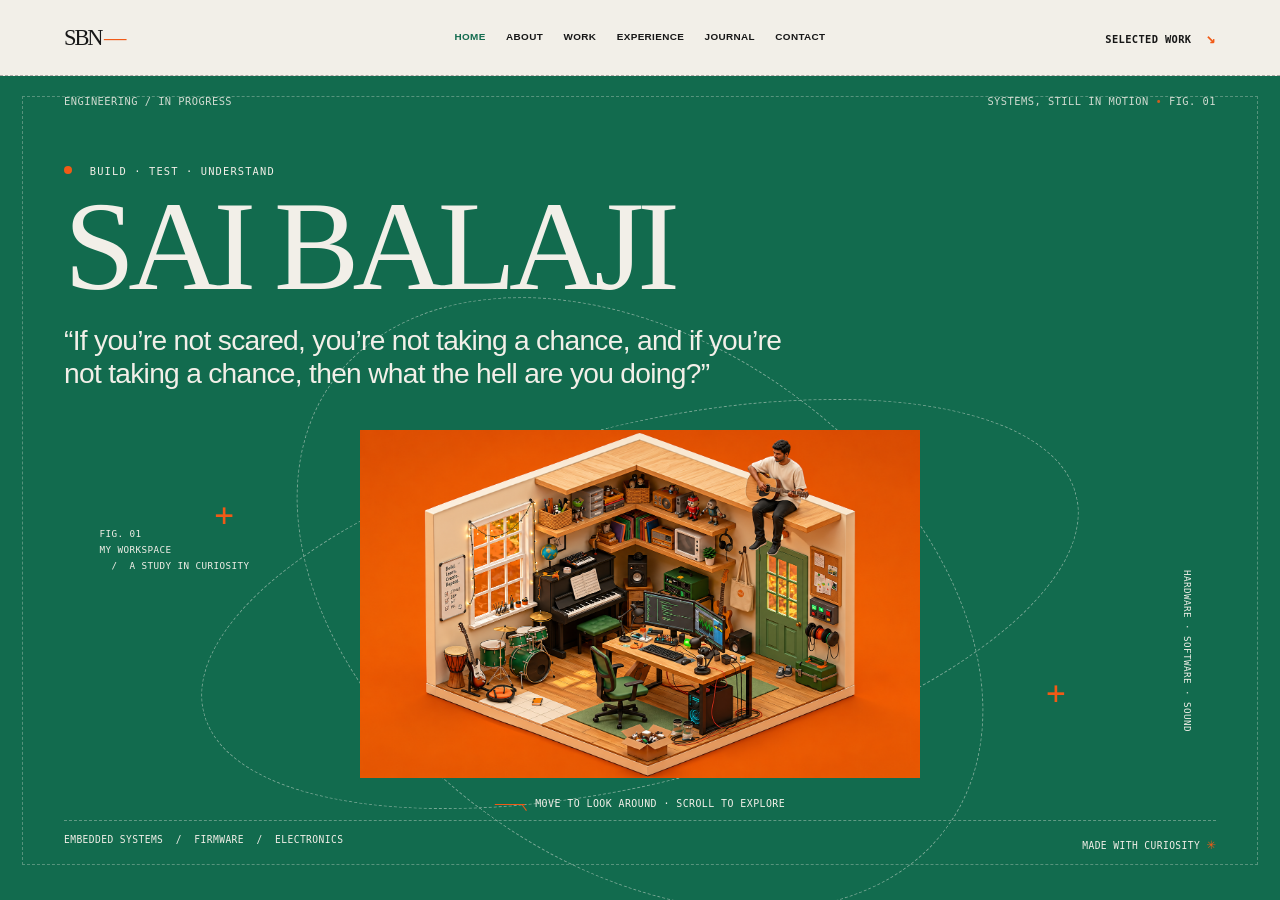
==== commit b2627fb9: "Make homepage workspace image small and static" ====
--- a/public/index.html
+++ b/public/index.html
@@ -41,7 +41,7 @@
           <div class="art-crosshair crosshair-left" aria-hidden="true">+</div>
           <div class="art-crosshair crosshair-right" aria-hidden="true">+</div>
           <div class="art-index mono">FIG. 01<br />MY WORKSPACE<br />&nbsp; / &nbsp;A STUDY IN CURIOSITY</div>
-          <div class="workspace-frame" id="workspace-stage" role="img" aria-label="Soft 3D-style cutaway illustration of Sai’s engineering and music workspace. Move the pointer to tilt the view.">
+          <div class="workspace-frame" id="workspace-stage" role="img" aria-label="Soft 3D-style cutaway illustration of Sai’s engineering and music workspace.">
             <img class="workspace-fallback" src="assets/workspace.png" alt="Illustrated cutaway of a creative engineering workspace with computers, electronics, books, guitars, and a seated guitarist" fetchpriority="high" />
           </div>
           <span class="orbit orbit-one" aria-hidden="true"></span><span class="orbit orbit-two" aria-hidden="true"></span>
@@ -113,6 +113,5 @@
         <div class="contact-bottom mono"><span>BUILD · TEST · UNDERSTAND</span><span>© <span id="year"></span> SAI BALAJI NAGARAJAN</span><a href="#home" data-nav>BACK TO THE FIRST PAGE ↑</a></div>
       </section>
     </main>
-    <script type="module" src="js/workspace-motion.js"></script>
   </body>
 </html>
--- a/public/styles.css
+++ b/public/styles.css
@@ -57,10 +57,9 @@
 @media(max-width:620px){.project-files{padding:60px var(--gutter)}.project-file-link{grid-template-columns:1fr 24px;gap:5px 12px}.project-file-link .mono{grid-column:1}.project-file-link strong{grid-column:1;font-size:1.3rem}.project-file-link>span:last-child{grid-column:2;grid-row:1 / span 2}}
 
 /* Page-by-page portfolio navigation */
-.workspace-frame#workspace-stage{width:min(82%,900px);aspect-ratio:1590/987;overflow:visible;transform-style:preserve-3d;will-change:transform;transition:transform .55s cubic-bezier(.2,.75,.25,1);touch-action:pan-y}
-.workspace-frame#workspace-stage img.workspace-fallback{display:block;position:relative;z-index:1;width:100%;height:100%;object-fit:contain;filter:drop-shadow(0 26px 22px rgba(24,30,22,.2));transform:translateZ(20px);transition:transform .55s cubic-bezier(.2,.75,.25,1),filter .55s ease}
-.workspace-frame#workspace-stage.is-looking img.workspace-fallback{filter:drop-shadow(0 34px 26px rgba(24,30,22,.24))}
-@media(prefers-reduced-motion:reduce){.workspace-frame#workspace-stage,.workspace-frame#workspace-stage img.workspace-fallback{transition:none!important}}
+.workspace-frame#workspace-stage{width:min(50%,560px);aspect-ratio:auto;overflow:visible;transform:none!important;filter:none;transition:none;will-change:auto}
+.workspace-frame#workspace-stage:hover{transform:none!important}
+.workspace-frame#workspace-stage img.workspace-fallback{display:block;position:relative;z-index:1;width:100%;height:auto;aspect-ratio:auto;object-fit:initial;filter:none;transform:none;transition:none}
 main [data-page][hidden]{display:none!important}
 main [data-page]:not([hidden]){animation:page-in .28s ease both}
 @keyframes page-in{from{opacity:.35;transform:translateX(10px)}to{opacity:1;transform:translateX(0)}}
@@ -91,4 +90,4 @@
 @media(max-width:900px){.site-nav{gap:13px}.site-nav a{font-size:.62rem}.contact-layout{grid-template-columns:1fr;align-content:center;gap:30px}.contact-name{font-size:clamp(4rem,12vw,7rem)}.contact-note{margin-bottom:0}.contact-links{max-width:700px;width:100%}}
 @media(max-width:620px){.contact-page{padding-top:30px}.contact-layout{padding:50px 0;gap:25px}.contact-name{font-size:clamp(3.3rem,15vw,5.5rem);margin:23px 0}.contact-bottom{flex-wrap:wrap;font-size:.52rem}.contact-bottom span:first-child{width:100%}.contact-links>a,.contact-link-pending{padding:17px 0}.contact-links strong{font-size:.9rem}}
 @media(prefers-reduced-motion:reduce){main [data-page]:not([hidden]){animation:none}}
-@media(max-width:620px){.workspace-frame#workspace-stage{width:96%}}
+@media(max-width:620px){.workspace-frame#workspace-stage{width:min(78%,420px)}}
